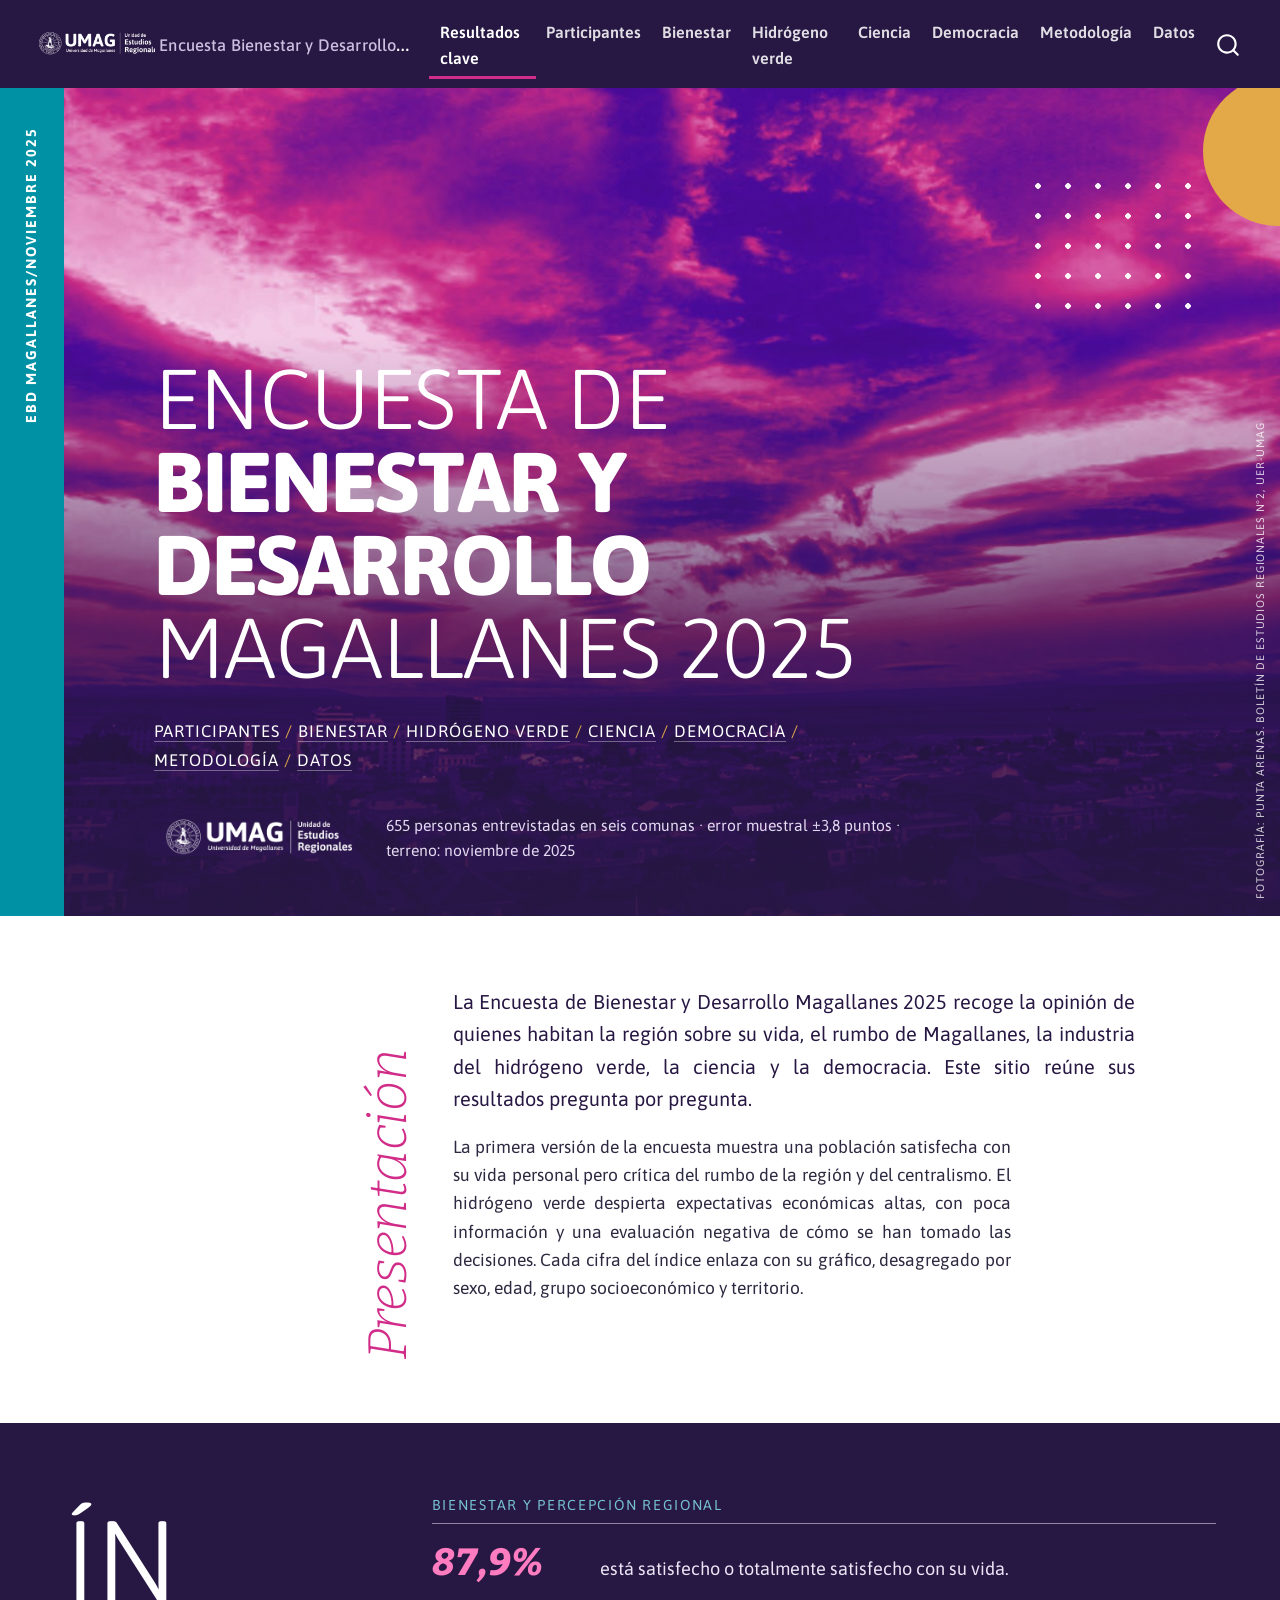
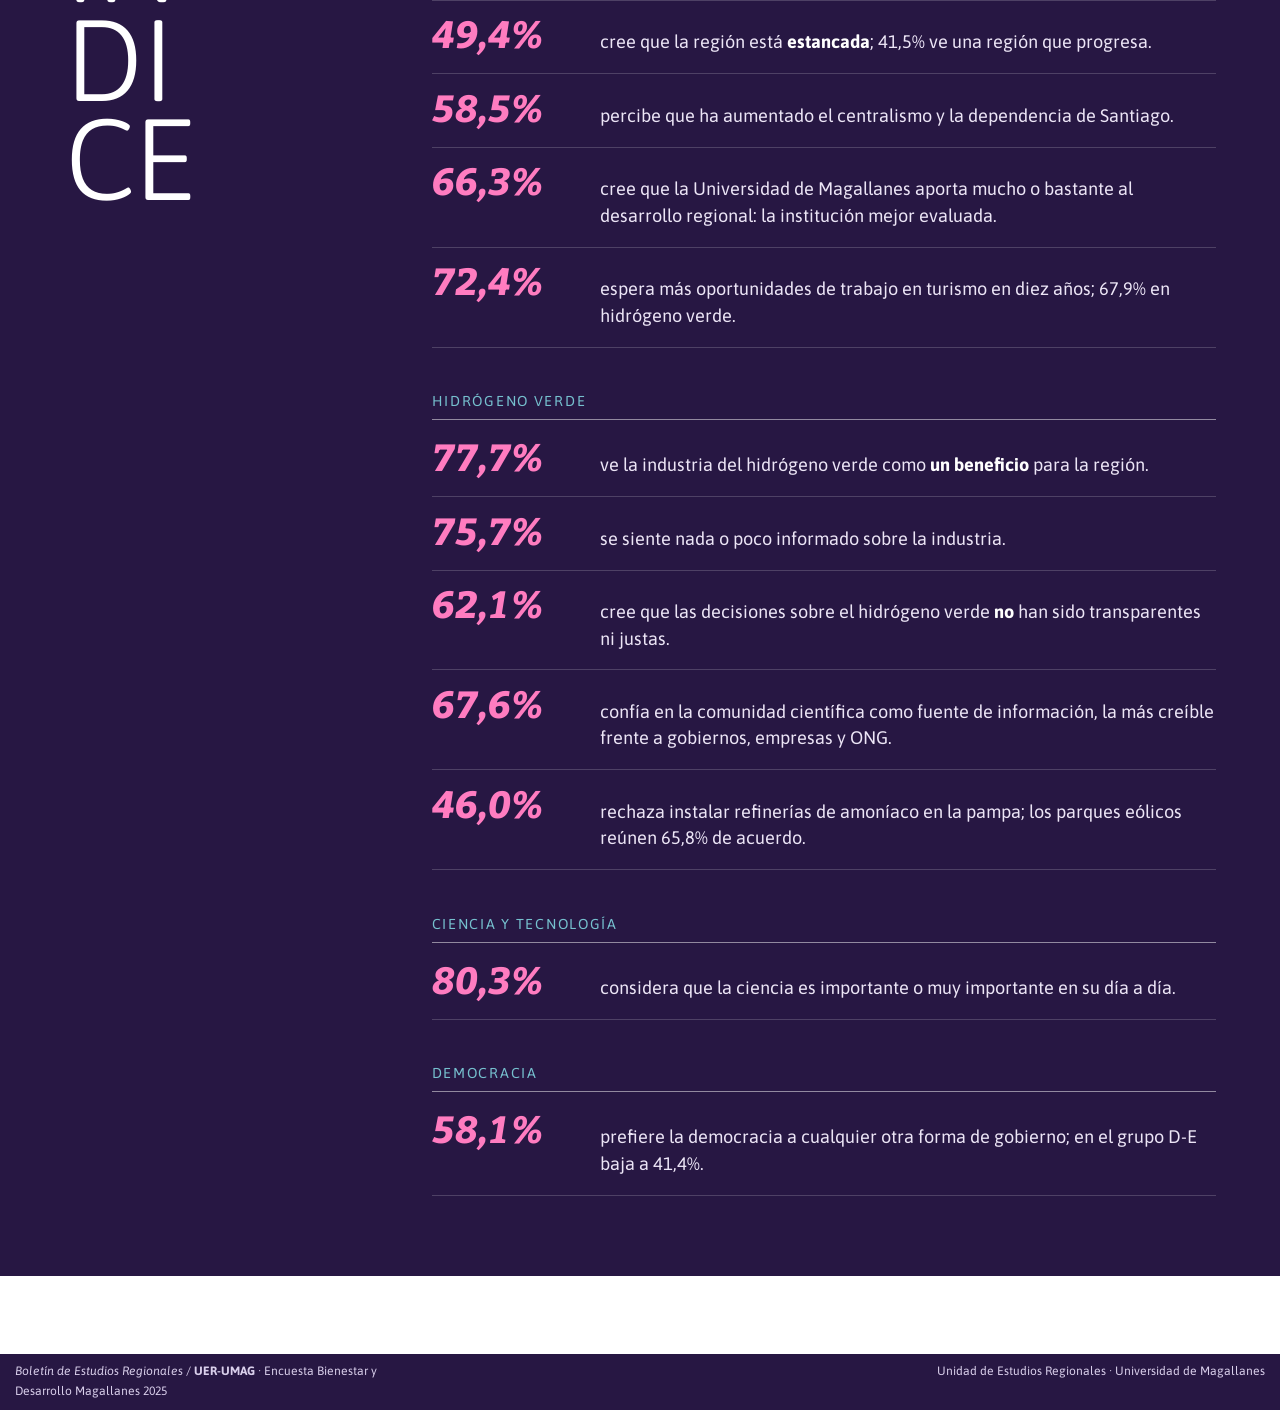
==== index.html @ 7516e88e "Built site for gh-pages" ====
<!DOCTYPE html>
<html xmlns="http://www.w3.org/1999/xhtml" lang="es" xml:lang="es"><head>

<meta charset="utf-8">
<meta name="generator" content="quarto-1.8.24">

<meta name="viewport" content="width=device-width, initial-scale=1.0, user-scalable=yes">

<meta name="description" content="Encuesta de Bienestar y Desarrollo Magallanes 2025: qué piensan las personas de Magallanes sobre su bienestar, la región, el hidrógeno verde, la ciencia y la democracia.">

<title>EBD Magallanes 2025 · Resultados – EBD Magallanes 2025</title>
<style>
code{white-space: pre-wrap;}
span.smallcaps{font-variant: small-caps;}
div.columns{display: flex; gap: min(4vw, 1.5em);}
div.column{flex: auto; overflow-x: auto;}
div.hanging-indent{margin-left: 1.5em; text-indent: -1.5em;}
ul.task-list{list-style: none;}
ul.task-list li input[type="checkbox"] {
  width: 0.8em;
  margin: 0 0.8em 0.2em -1em; /* quarto-specific, see https://github.com/quarto-dev/quarto-cli/issues/4556 */ 
  vertical-align: middle;
}
</style>


<script src="site_libs/quarto-nav/quarto-nav.js"></script>
<script src="site_libs/quarto-nav/headroom.min.js"></script>
<script src="site_libs/clipboard/clipboard.min.js"></script>
<script src="site_libs/quarto-search/autocomplete.umd.js"></script>
<script src="site_libs/quarto-search/fuse.min.js"></script>
<script src="site_libs/quarto-search/quarto-search.js"></script>
<meta name="quarto:offset" content="./">
<link href="./img/favicon.png" rel="icon" type="image/png">
<script src="site_libs/quarto-html/quarto.js" type="module"></script>
<script src="site_libs/quarto-html/tabsets/tabsets.js" type="module"></script>
<script src="site_libs/quarto-html/axe/axe-check.js" type="module"></script>
<script src="site_libs/quarto-html/popper.min.js"></script>
<script src="site_libs/quarto-html/tippy.umd.min.js"></script>
<script src="site_libs/quarto-html/anchor.min.js"></script>
<link href="site_libs/quarto-html/tippy.css" rel="stylesheet">
<link href="site_libs/quarto-html/quarto-syntax-highlighting-dc55a5b9e770e841cd82e46aadbfb9b0.css" rel="stylesheet" id="quarto-text-highlighting-styles">
<script src="site_libs/bootstrap/bootstrap.min.js"></script>
<link href="site_libs/bootstrap/bootstrap-icons.css" rel="stylesheet">
<link href="site_libs/bootstrap/bootstrap-887352bdff3197b125b5b252166007fe.min.css" rel="stylesheet" append-hash="true" id="quarto-bootstrap" data-mode="light">
<script id="quarto-search-options" type="application/json">{
  "location": "navbar",
  "copy-button": false,
  "collapse-after": 3,
  "panel-placement": "end",
  "type": "overlay",
  "limit": 50,
  "keyboard-shortcut": [
    "f",
    "/",
    "s"
  ],
  "show-item-context": false,
  "language": {
    "search-no-results-text": "No se han encontrado resultados",
    "search-matching-documents-text": "documentos encontrados",
    "search-copy-link-title": "Copiar el enlace en la búsqueda",
    "search-hide-matches-text": "Ocultar resultados adicionales",
    "search-more-match-text": "resultado adicional en este documento",
    "search-more-matches-text": "resultados adicionales en este documento",
    "search-clear-button-title": "Borrar",
    "search-text-placeholder": "",
    "search-detached-cancel-button-title": "Cancelar",
    "search-submit-button-title": "Enviar",
    "search-label": "Buscar"
  }
}</script>
<style>html{ scroll-behavior: smooth; }</style>


</head>

<body class="floating nav-fixed fullcontent quarto-light">

<div id="quarto-search-results"></div>
  <header id="quarto-header" class="headroom fixed-top">
    <nav class="navbar navbar-expand-lg " data-bs-theme="dark">
      <div class="navbar-container container-fluid">
      <div class="navbar-brand-container mx-auto">
    <a href="./index.html" class="navbar-brand navbar-brand-logo">
    <img src="./img/logo_uer_blanco.png" alt="Unidad de Estudios Regionales — UMAG" class="navbar-logo light-content">
    <img src="./img/logo_uer_blanco.png" alt="Unidad de Estudios Regionales — UMAG" class="navbar-logo dark-content">
    </a>
    <a class="navbar-brand" href="./index.html">
    <span class="navbar-title">Encuesta Bienestar y Desarrollo 2025</span>
    </a>
  </div>
            <div id="quarto-search" class="" title="Buscar"></div>
          <button class="navbar-toggler" type="button" data-bs-toggle="collapse" data-bs-target="#navbarCollapse" aria-controls="navbarCollapse" role="menu" aria-expanded="false" aria-label="Navegación de palanca" onclick="if (window.quartoToggleHeadroom) { window.quartoToggleHeadroom(); }">
  <span class="navbar-toggler-icon"></span>
</button>
          <div class="collapse navbar-collapse" id="navbarCollapse">
            <ul class="navbar-nav navbar-nav-scroll me-auto">
  <li class="nav-item">
    <a class="nav-link active" href="./index.html" aria-current="page"> 
<span class="menu-text">Resultados clave</span></a>
  </li>  
  <li class="nav-item">
    <a class="nav-link" href="./perfil.html"> 
<span class="menu-text">Participantes</span></a>
  </li>  
  <li class="nav-item">
    <a class="nav-link" href="./bienestar.html"> 
<span class="menu-text">Bienestar</span></a>
  </li>  
  <li class="nav-item">
    <a class="nav-link" href="./hidrogeno.html"> 
<span class="menu-text">Hidrógeno verde</span></a>
  </li>  
  <li class="nav-item">
    <a class="nav-link" href="./ciencia.html"> 
<span class="menu-text">Ciencia</span></a>
  </li>  
  <li class="nav-item">
    <a class="nav-link" href="./democracia.html"> 
<span class="menu-text">Democracia</span></a>
  </li>  
  <li class="nav-item">
    <a class="nav-link" href="./metodologia.html"> 
<span class="menu-text">Metodología</span></a>
  </li>  
  <li class="nav-item">
    <a class="nav-link" href="./datos.html"> 
<span class="menu-text">Datos</span></a>
  </li>  
</ul>
          </div> <!-- /navcollapse -->
            <div class="quarto-navbar-tools">
</div>
      </div> <!-- /container-fluid -->
    </nav>
</header>
<!-- content -->
<div id="quarto-content" class="quarto-container page-columns page-rows-contents page-layout-article page-navbar">
<!-- sidebar -->
  <nav id="quarto-sidebar" class="sidebar collapse collapse-horizontal quarto-sidebar-collapse-item sidebar-navigation floating overflow-auto">
    
</nav>
<div id="quarto-sidebar-glass" class="quarto-sidebar-collapse-item" data-bs-toggle="collapse" data-bs-target=".quarto-sidebar-collapse-item"></div>
<!-- margin-sidebar -->
    
<!-- main -->
<main class="content page-columns page-full" id="quarto-document-content">

<header id="title-block-header" class="quarto-title-block default">
<div class="quarto-title">
<h1 class="title">Encuesta de Bienestar y Desarrollo Magallanes 2025</h1>
</div>

<div>
  <div class="description">
    Encuesta de Bienestar y Desarrollo Magallanes 2025: qué piensan las personas de Magallanes sobre su bienestar, la región, el hidrógeno verde, la ciencia y la democracia.
  </div>
</div>


<div class="quarto-title-meta">

    
  
    
  </div>
  


</header>


<div class="cell page-columns page-full">
<div class="cell-output-display column-screen">
<section class="portada" style="background-image:url('img/fotos/portada.jpg')">
<div class="portada-franja" aria-hidden="true">
<span>EBD Magallanes</span>
<span> / </span>
<span>Noviembre 2025</span>
</div>
<div class="portada-trama" aria-hidden="true"></div>
<div class="portada-cuerpo">
<h1 class="portada-titulo">
<span class="ligero">Encuesta de</span>
<span class="fuerte">Bienestar y</span>
<span class="fuerte">Desarrollo</span>
<span class="ligero">Magallanes 2025</span>
</h1>
<nav class="portada-temas" aria-label="Secciones">
<a href="perfil.html">Participantes</a>
<span class="sep" aria-hidden="true"> / </span>
<a href="bienestar.html">Bienestar</a>
<span class="sep" aria-hidden="true"> / </span>
<a href="hidrogeno.html">Hidrógeno verde</a>
<span class="sep" aria-hidden="true"> / </span>
<a href="ciencia.html">Ciencia</a>
<span class="sep" aria-hidden="true"> / </span>
<a href="democracia.html">Democracia</a>
<span class="sep" aria-hidden="true"> / </span>
<a href="metodologia.html">Metodología</a>
<span class="sep" aria-hidden="true"> / </span>
<a href="datos.html">Datos</a>
</nav>
<div class="portada-pie">
<img src="img/logo_uer_blanco.png" alt="Unidad de Estudios Regionales, Universidad de Magallanes">
<p>655 personas entrevistadas en seis comunas · error muestral ±3,8 puntos · terreno: noviembre de 2025</p>
</div>
</div>
<p class="credito">Fotografía: Punta Arenas. Boletín de Estudios Regionales N°2, UER-UMAG</p>
</section>
</div>
</div>
<div class="cell">
<div class="cell-output-display">
<div class="presentacion">
<h2 class="presentacion-rotulo anchored">Presentación</h2>
<div class="presentacion-texto">
<p>La Encuesta de Bienestar y Desarrollo Magallanes 2025 recoge la opinión de quienes habitan la región sobre su vida, el rumbo de Magallanes, la industria del hidrógeno verde, la ciencia y la democracia. Este sitio reúne sus resultados pregunta por pregunta.</p>
<p>La primera versión de la encuesta muestra una población satisfecha con su vida personal pero crítica del rumbo de la región y del centralismo. El hidrógeno verde despierta expectativas económicas altas, con poca información y una evaluación negativa de cómo se han tomado las decisiones. Cada cifra del índice enlaza con su gráfico, desagregado por sexo, edad, grupo socioeconómico y territorio.</p>
</div>
</div>
</div>
</div>
<div class="cell page-columns page-full">
<div class="cell-output-display column-screen">
<section class="indice" aria-labelledby="indice-titulo">
<div class="indice-marco">
<h2 id="indice-titulo" class="indice-rotulo anchored">
<span>Ín</span>
<span>di</span>
<span>ce</span>
<span class="visually-hidden"> de resultados clave</span>
</h2>
<div class="indice-lista">
<section class="indice-grupo">
<h3 class="anchored">
<a href="bienestar.html">Bienestar y percepción regional</a>
</h3>
<ol>
<li>
<a class="indice-fila" href="bienestar.html#a1">
<span class="indice-cifra">87,9%</span>
<span class="indice-texto">está satisfecho o totalmente satisfecho con su vida.</span>
</a>
</li>
<li>
<a class="indice-fila" href="bienestar.html#a5">
<span class="indice-cifra">49,4%</span>
<span class="indice-texto">cree que la región está <b>estancada</b>; 41,5% ve una región que progresa.</span>
</a>
</li>
<li>
<a class="indice-fila" href="bienestar.html#a7">
<span class="indice-cifra">58,5%</span>
<span class="indice-texto">percibe que ha aumentado el centralismo y la dependencia de Santiago.</span>
</a>
</li>
<li>
<a class="indice-fila" href="bienestar.html#a8">
<span class="indice-cifra">66,3%</span>
<span class="indice-texto">cree que la Universidad de Magallanes aporta mucho o bastante al desarrollo regional: la institución mejor evaluada.</span>
</a>
</li>
<li>
<a class="indice-fila" href="bienestar.html#a6">
<span class="indice-cifra">72,4%</span>
<span class="indice-texto">espera más oportunidades de trabajo en turismo en diez años; 67,9% en hidrógeno verde.</span>
</a>
</li>
</ol>
</section>
<section class="indice-grupo">
<h3 class="anchored">
<a href="hidrogeno.html">Hidrógeno verde</a>
</h3>
<ol>
<li>
<a class="indice-fila" href="hidrogeno.html#b7">
<span class="indice-cifra">77,7%</span>
<span class="indice-texto">ve la industria del hidrógeno verde como <b>un beneficio</b> para la región.</span>
</a>
</li>
<li>
<a class="indice-fila" href="hidrogeno.html#b1">
<span class="indice-cifra">75,7%</span>
<span class="indice-texto">se siente nada o poco informado sobre la industria.</span>
</a>
</li>
<li>
<a class="indice-fila" href="hidrogeno.html#b11">
<span class="indice-cifra">62,1%</span>
<span class="indice-texto">cree que las decisiones sobre el hidrógeno verde <b>no</b> han sido transparentes ni justas.</span>
</a>
</li>
<li>
<a class="indice-fila" href="hidrogeno.html#b5">
<span class="indice-cifra">67,6%</span>
<span class="indice-texto">confía en la comunidad científica como fuente de información, la más creíble frente a gobiernos, empresas y ONG.</span>
</a>
</li>
<li>
<a class="indice-fila" href="hidrogeno.html#b12">
<span class="indice-cifra">46,0%</span>
<span class="indice-texto">rechaza instalar refinerías de amoníaco en la pampa; los parques eólicos reúnen 65,8% de acuerdo.</span>
</a>
</li>
</ol>
</section>
<section class="indice-grupo">
<h3 class="anchored">
<a href="ciencia.html">Ciencia y tecnología</a>
</h3>
<ol>
<li>
<a class="indice-fila" href="ciencia.html#c1">
<span class="indice-cifra">80,3%</span>
<span class="indice-texto">considera que la ciencia es importante o muy importante en su día a día.</span>
</a>
</li>
</ol>
</section>
<section class="indice-grupo">
<h3 class="anchored">
<a href="democracia.html">Democracia</a>
</h3>
<ol>
<li>
<a class="indice-fila" href="democracia.html#d1">
<span class="indice-cifra">58,1%</span>
<span class="indice-texto">prefiere la democracia a cualquier otra forma de gobierno; en el grupo D-E baja a 41,4%.</span>
</a>
</li>
</ol>
</section>
</div>
</div>
</section>
</div>
</div>



<a onclick="window.scrollTo(0, 0); return false;" role="button" id="quarto-back-to-top"><i class="bi bi-arrow-up"></i> Volver arriba</a></main> <!-- /main -->
<script>
// Pestañas de cada bloque de pregunta (Total / Sexo / Edad / GSE / Territorio).
// Los paneles inactivos quedan ocultos con visibility (no display:none), así
// echarts los dimensiona con el ancho real; al cambiar de pestaña se fuerza
// un resize por si la ventana cambió de tamaño mientras estaban ocultos.
document.addEventListener("click", function (ev) {
  var btn = ev.target.closest(".q-tab");
  if (!btn) return;
  var bloque = btn.closest(".q-bloque");
  bloque.querySelectorAll(".q-tab").forEach(function (b) {
    var on = b === btn;
    b.classList.toggle("activo", on);
    b.setAttribute("aria-selected", on ? "true" : "false");
  });
  bloque.querySelectorAll(".q-panel").forEach(function (p) {
    p.classList.toggle("activo", p.id === btn.dataset.panel);
  });
  ajustarAltos();
  var panel = document.getElementById(btn.dataset.panel);
  panel.querySelectorAll(".echarts4r, .html-widget").forEach(function (el) {
    var inst = window.echarts && echarts.getInstanceByDom(el);
    if (inst) inst.resize();
  });
});

// echarts dibuja en canvas: si el gráfico se pinta antes de que cargue
// Asap, queda con la fuente de respaldo. Se redibuja al cargar.
function redibujarGraficos() {
  if (!window.echarts) return;
  document.querySelectorAll(".echarts4r").forEach(function (el) {
    var inst = echarts.getInstanceByDom(el);
    // Fusión mínima: vuelve a medir el texto con la fuente ya cargada sin
    // descartar la configuración `media` (celular) del gráfico
    if (inst) inst.setOption({ textStyle: { fontFamily: "'Asap', system-ui, sans-serif" } });
  });
}

// Alto de cada gráfico según el ancho de su contenedor (ver ec() en R)
function ajustarAltos() {
  document.querySelectorAll(".ec-wrap").forEach(function (w) {
    var el = w.querySelector(".echarts4r");
    if (!el || !w.clientWidth) return;
    var h = (w.clientWidth < 560 ? w.dataset.altoMovil : w.dataset.alto) + "px";
    if (el.style.height !== h) {
      el.style.height = h;
      var inst = window.echarts && echarts.getInstanceByDom(el);
      if (inst) inst.resize();
    }
  });
}
document.addEventListener("DOMContentLoaded", ajustarAltos);
window.addEventListener("load", ajustarAltos);
var _altosT;
window.addEventListener("resize", function () { clearTimeout(_altosT); _altosT = setTimeout(ajustarAltos, 120); });

// Tras "load" los widgets ya están creados; luego se espera a la fuente
window.addEventListener("load", function () {
  if (document.fonts && document.fonts.load) {
    document.fonts.load('600 14px "Asap"').then(redibujarGraficos, redibujarGraficos);
  }
});

// Navegación con flechas entre pestañas (accesibilidad)
document.addEventListener("keydown", function (ev) {
  if (!ev.target.classList || !ev.target.classList.contains("q-tab")) return;
  if (ev.key !== "ArrowRight" && ev.key !== "ArrowLeft") return;
  var tabs = Array.from(ev.target.parentNode.querySelectorAll(".q-tab"));
  var i = tabs.indexOf(ev.target) + (ev.key === "ArrowRight" ? 1 : -1);
  var sig = tabs[(i + tabs.length) % tabs.length];
  sig.focus(); sig.click();
});
</script>
<script id="quarto-html-after-body" type="application/javascript">
  window.document.addEventListener("DOMContentLoaded", function (event) {
    const icon = "";
    const anchorJS = new window.AnchorJS();
    anchorJS.options = {
      placement: 'right',
      icon: icon
    };
    anchorJS.add('.anchored');
    const isCodeAnnotation = (el) => {
      for (const clz of el.classList) {
        if (clz.startsWith('code-annotation-')) {                     
          return true;
        }
      }
      return false;
    }
    const onCopySuccess = function(e) {
      // button target
      const button = e.trigger;
      // don't keep focus
      button.blur();
      // flash "checked"
      button.classList.add('code-copy-button-checked');
      var currentTitle = button.getAttribute("title");
      button.setAttribute("title", "Copiado");
      let tooltip;
      if (window.bootstrap) {
        button.setAttribute("data-bs-toggle", "tooltip");
        button.setAttribute("data-bs-placement", "left");
        button.setAttribute("data-bs-title", "Copiado");
        tooltip = new bootstrap.Tooltip(button, 
          { trigger: "manual", 
            customClass: "code-copy-button-tooltip",
            offset: [0, -8]});
        tooltip.show();    
      }
      setTimeout(function() {
        if (tooltip) {
          tooltip.hide();
          button.removeAttribute("data-bs-title");
          button.removeAttribute("data-bs-toggle");
          button.removeAttribute("data-bs-placement");
        }
        button.setAttribute("title", currentTitle);
        button.classList.remove('code-copy-button-checked');
      }, 1000);
      // clear code selection
      e.clearSelection();
    }
    const getTextToCopy = function(trigger) {
      const outerScaffold = trigger.parentElement.cloneNode(true);
      const codeEl = outerScaffold.querySelector('code');
      for (const childEl of codeEl.children) {
        if (isCodeAnnotation(childEl)) {
          childEl.remove();
        }
      }
      return codeEl.innerText;
    }
    const clipboard = new window.ClipboardJS('.code-copy-button:not([data-in-quarto-modal])', {
      text: getTextToCopy
    });
    clipboard.on('success', onCopySuccess);
    if (window.document.getElementById('quarto-embedded-source-code-modal')) {
      const clipboardModal = new window.ClipboardJS('.code-copy-button[data-in-quarto-modal]', {
        text: getTextToCopy,
        container: window.document.getElementById('quarto-embedded-source-code-modal')
      });
      clipboardModal.on('success', onCopySuccess);
    }
      var localhostRegex = new RegExp(/^(?:http|https):\/\/localhost\:?[0-9]*\//);
      var mailtoRegex = new RegExp(/^mailto:/);
        var filterRegex = new RegExp("https:\/\/uer-umag\.github\.io\/ebd-magallanes-2025\/");
      var isInternal = (href) => {
          return filterRegex.test(href) || localhostRegex.test(href) || mailtoRegex.test(href);
      }
      // Inspect non-navigation links and adorn them if external
     var links = window.document.querySelectorAll('a[href]:not(.nav-link):not(.navbar-brand):not(.toc-action):not(.sidebar-link):not(.sidebar-item-toggle):not(.pagination-link):not(.no-external):not([aria-hidden]):not(.dropdown-item):not(.quarto-navigation-tool):not(.about-link)');
      for (var i=0; i<links.length; i++) {
        const link = links[i];
        if (!isInternal(link.href)) {
          // undo the damage that might have been done by quarto-nav.js in the case of
          // links that we want to consider external
          if (link.dataset.originalHref !== undefined) {
            link.href = link.dataset.originalHref;
          }
            // target, if specified
            link.setAttribute("target", "_blank");
            if (link.getAttribute("rel") === null) {
              link.setAttribute("rel", "noopener");
            }
        }
      }
    function tippyHover(el, contentFn, onTriggerFn, onUntriggerFn) {
      const config = {
        allowHTML: true,
        maxWidth: 500,
        delay: 100,
        arrow: false,
        appendTo: function(el) {
            return el.parentElement;
        },
        interactive: true,
        interactiveBorder: 10,
        theme: 'quarto',
        placement: 'bottom-start',
      };
      if (contentFn) {
        config.content = contentFn;
      }
      if (onTriggerFn) {
        config.onTrigger = onTriggerFn;
      }
      if (onUntriggerFn) {
        config.onUntrigger = onUntriggerFn;
      }
      window.tippy(el, config); 
    }
    const noterefs = window.document.querySelectorAll('a[role="doc-noteref"]');
    for (var i=0; i<noterefs.length; i++) {
      const ref = noterefs[i];
      tippyHover(ref, function() {
        // use id or data attribute instead here
        let href = ref.getAttribute('data-footnote-href') || ref.getAttribute('href');
        try { href = new URL(href).hash; } catch {}
        const id = href.replace(/^#\/?/, "");
        const note = window.document.getElementById(id);
        if (note) {
          return note.innerHTML;
        } else {
          return "";
        }
      });
    }
    const xrefs = window.document.querySelectorAll('a.quarto-xref');
    const processXRef = (id, note) => {
      // Strip column container classes
      const stripColumnClz = (el) => {
        el.classList.remove("page-full", "page-columns");
        if (el.children) {
          for (const child of el.children) {
            stripColumnClz(child);
          }
        }
      }
      stripColumnClz(note)
      if (id === null || id.startsWith('sec-')) {
        // Special case sections, only their first couple elements
        const container = document.createElement("div");
        if (note.children && note.children.length > 2) {
          container.appendChild(note.children[0].cloneNode(true));
          for (let i = 1; i < note.children.length; i++) {
            const child = note.children[i];
            if (child.tagName === "P" && child.innerText === "") {
              continue;
            } else {
              container.appendChild(child.cloneNode(true));
              break;
            }
          }
          if (window.Quarto?.typesetMath) {
            window.Quarto.typesetMath(container);
          }
          return container.innerHTML
        } else {
          if (window.Quarto?.typesetMath) {
            window.Quarto.typesetMath(note);
          }
          return note.innerHTML;
        }
      } else {
        // Remove any anchor links if they are present
        const anchorLink = note.querySelector('a.anchorjs-link');
        if (anchorLink) {
          anchorLink.remove();
        }
        if (window.Quarto?.typesetMath) {
          window.Quarto.typesetMath(note);
        }
        if (note.classList.contains("callout")) {
          return note.outerHTML;
        } else {
          return note.innerHTML;
        }
      }
    }
    for (var i=0; i<xrefs.length; i++) {
      const xref = xrefs[i];
      tippyHover(xref, undefined, function(instance) {
        instance.disable();
        let url = xref.getAttribute('href');
        let hash = undefined; 
        if (url.startsWith('#')) {
          hash = url;
        } else {
          try { hash = new URL(url).hash; } catch {}
        }
        if (hash) {
          const id = hash.replace(/^#\/?/, "");
          const note = window.document.getElementById(id);
          if (note !== null) {
            try {
              const html = processXRef(id, note.cloneNode(true));
              instance.setContent(html);
            } finally {
              instance.enable();
              instance.show();
            }
          } else {
            // See if we can fetch this
            fetch(url.split('#')[0])
            .then(res => res.text())
            .then(html => {
              const parser = new DOMParser();
              const htmlDoc = parser.parseFromString(html, "text/html");
              const note = htmlDoc.getElementById(id);
              if (note !== null) {
                const html = processXRef(id, note);
                instance.setContent(html);
              } 
            }).finally(() => {
              instance.enable();
              instance.show();
            });
          }
        } else {
          // See if we can fetch a full url (with no hash to target)
          // This is a special case and we should probably do some content thinning / targeting
          fetch(url)
          .then(res => res.text())
          .then(html => {
            const parser = new DOMParser();
            const htmlDoc = parser.parseFromString(html, "text/html");
            const note = htmlDoc.querySelector('main.content');
            if (note !== null) {
              // This should only happen for chapter cross references
              // (since there is no id in the URL)
              // remove the first header
              if (note.children.length > 0 && note.children[0].tagName === "HEADER") {
                note.children[0].remove();
              }
              const html = processXRef(null, note);
              instance.setContent(html);
            } 
          }).finally(() => {
            instance.enable();
            instance.show();
          });
        }
      }, function(instance) {
      });
    }
        let selectedAnnoteEl;
        const selectorForAnnotation = ( cell, annotation) => {
          let cellAttr = 'data-code-cell="' + cell + '"';
          let lineAttr = 'data-code-annotation="' +  annotation + '"';
          const selector = 'span[' + cellAttr + '][' + lineAttr + ']';
          return selector;
        }
        const selectCodeLines = (annoteEl) => {
          const doc = window.document;
          const targetCell = annoteEl.getAttribute("data-target-cell");
          const targetAnnotation = annoteEl.getAttribute("data-target-annotation");
          const annoteSpan = window.document.querySelector(selectorForAnnotation(targetCell, targetAnnotation));
          const lines = annoteSpan.getAttribute("data-code-lines").split(",");
          const lineIds = lines.map((line) => {
            return targetCell + "-" + line;
          })
          let top = null;
          let height = null;
          let parent = null;
          if (lineIds.length > 0) {
              //compute the position of the single el (top and bottom and make a div)
              const el = window.document.getElementById(lineIds[0]);
              top = el.offsetTop;
              height = el.offsetHeight;
              parent = el.parentElement.parentElement;
            if (lineIds.length > 1) {
              const lastEl = window.document.getElementById(lineIds[lineIds.length - 1]);
              const bottom = lastEl.offsetTop + lastEl.offsetHeight;
              height = bottom - top;
            }
            if (top !== null && height !== null && parent !== null) {
              // cook up a div (if necessary) and position it 
              let div = window.document.getElementById("code-annotation-line-highlight");
              if (div === null) {
                div = window.document.createElement("div");
                div.setAttribute("id", "code-annotation-line-highlight");
                div.style.position = 'absolute';
                parent.appendChild(div);
              }
              div.style.top = top - 2 + "px";
              div.style.height = height + 4 + "px";
              div.style.left = 0;
              let gutterDiv = window.document.getElementById("code-annotation-line-highlight-gutter");
              if (gutterDiv === null) {
                gutterDiv = window.document.createElement("div");
                gutterDiv.setAttribute("id", "code-annotation-line-highlight-gutter");
                gutterDiv.style.position = 'absolute';
                const codeCell = window.document.getElementById(targetCell);
                const gutter = codeCell.querySelector('.code-annotation-gutter');
                gutter.appendChild(gutterDiv);
              }
              gutterDiv.style.top = top - 2 + "px";
              gutterDiv.style.height = height + 4 + "px";
            }
            selectedAnnoteEl = annoteEl;
          }
        };
        const unselectCodeLines = () => {
          const elementsIds = ["code-annotation-line-highlight", "code-annotation-line-highlight-gutter"];
          elementsIds.forEach((elId) => {
            const div = window.document.getElementById(elId);
            if (div) {
              div.remove();
            }
          });
          selectedAnnoteEl = undefined;
        };
          // Handle positioning of the toggle
      window.addEventListener(
        "resize",
        throttle(() => {
          elRect = undefined;
          if (selectedAnnoteEl) {
            selectCodeLines(selectedAnnoteEl);
          }
        }, 10)
      );
      function throttle(fn, ms) {
      let throttle = false;
      let timer;
        return (...args) => {
          if(!throttle) { // first call gets through
              fn.apply(this, args);
              throttle = true;
          } else { // all the others get throttled
              if(timer) clearTimeout(timer); // cancel #2
              timer = setTimeout(() => {
                fn.apply(this, args);
                timer = throttle = false;
              }, ms);
          }
        };
      }
        // Attach click handler to the DT
        const annoteDls = window.document.querySelectorAll('dt[data-target-cell]');
        for (const annoteDlNode of annoteDls) {
          annoteDlNode.addEventListener('click', (event) => {
            const clickedEl = event.target;
            if (clickedEl !== selectedAnnoteEl) {
              unselectCodeLines();
              const activeEl = window.document.querySelector('dt[data-target-cell].code-annotation-active');
              if (activeEl) {
                activeEl.classList.remove('code-annotation-active');
              }
              selectCodeLines(clickedEl);
              clickedEl.classList.add('code-annotation-active');
            } else {
              // Unselect the line
              unselectCodeLines();
              clickedEl.classList.remove('code-annotation-active');
            }
          });
        }
    const findCites = (el) => {
      const parentEl = el.parentElement;
      if (parentEl) {
        const cites = parentEl.dataset.cites;
        if (cites) {
          return {
            el,
            cites: cites.split(' ')
          };
        } else {
          return findCites(el.parentElement)
        }
      } else {
        return undefined;
      }
    };
    var bibliorefs = window.document.querySelectorAll('a[role="doc-biblioref"]');
    for (var i=0; i<bibliorefs.length; i++) {
      const ref = bibliorefs[i];
      const citeInfo = findCites(ref);
      if (citeInfo) {
        tippyHover(citeInfo.el, function() {
          var popup = window.document.createElement('div');
          citeInfo.cites.forEach(function(cite) {
            var citeDiv = window.document.createElement('div');
            citeDiv.classList.add('hanging-indent');
            citeDiv.classList.add('csl-entry');
            var biblioDiv = window.document.getElementById('ref-' + cite);
            if (biblioDiv) {
              citeDiv.innerHTML = biblioDiv.innerHTML;
            }
            popup.appendChild(citeDiv);
          });
          return popup.innerHTML;
        });
      }
    }
  });
  </script>
</div> <!-- /content -->
<footer class="footer">
  <div class="nav-footer">
    <div class="nav-footer-left">
<p><em>Boletín de Estudios Regionales</em> / <strong>UER-UMAG</strong> · Encuesta Bienestar y Desarrollo Magallanes 2025</p>
</div>   
    <div class="nav-footer-center">
      &nbsp;
    </div>
    <div class="nav-footer-right">
<p>Unidad de Estudios Regionales · Universidad de Magallanes</p>
</div>
  </div>
</footer>




<script src="site_libs/quarto-html/zenscroll-min.js"></script>
</body></html>
---- site_libs/quarto-html/tippy.css ----
.tippy-box[data-animation=fade][data-state=hidden]{opacity:0}[data-tippy-root]{max-width:calc(100vw - 10px)}.tippy-box{position:relative;background-color:#333;color:#fff;border-radius:4px;font-size:14px;line-height:1.4;white-space:normal;outline:0;transition-property:transform,visibility,opacity}.tippy-box[data-placement^=top]>.tippy-arrow{bottom:0}.tippy-box[data-placement^=top]>.tippy-arrow:before{bottom:-7px;left:0;border-width:8px 8px 0;border-top-color:initial;transform-origin:center top}.tippy-box[data-placement^=bottom]>.tippy-arrow{top:0}.tippy-box[data-placement^=bottom]>.tippy-arrow:before{top:-7px;left:0;border-width:0 8px 8px;border-bottom-color:initial;transform-origin:center bottom}.tippy-box[data-placement^=left]>.tippy-arrow{right:0}.tippy-box[data-placement^=left]>.tippy-arrow:before{border-width:8px 0 8px 8px;border-left-color:initial;right:-7px;transform-origin:center left}.tippy-box[data-placement^=right]>.tippy-arrow{left:0}.tippy-box[data-placement^=right]>.tippy-arrow:before{left:-7px;border-width:8px 8px 8px 0;border-right-color:initial;transform-origin:center right}.tippy-box[data-inertia][data-state=visible]{transition-timing-function:cubic-bezier(.54,1.5,.38,1.11)}.tippy-arrow{width:16px;height:16px;color:#333}.tippy-arrow:before{content:"";position:absolute;border-color:transparent;border-style:solid}.tippy-content{position:relative;padding:5px 9px;z-index:1}
---- site_libs/quarto-html/quarto-syntax-highlighting-dc55a5b9e770e841cd82e46aadbfb9b0.css ----
/* quarto syntax highlight colors */
:root {
  --quarto-hl-ot-color: #003B4F;
  --quarto-hl-at-color: #657422;
  --quarto-hl-ss-color: #20794D;
  --quarto-hl-an-color: #5E5E5E;
  --quarto-hl-fu-color: #4758AB;
  --quarto-hl-st-color: #20794D;
  --quarto-hl-cf-color: #003B4F;
  --quarto-hl-op-color: #5E5E5E;
  --quarto-hl-er-color: #AD0000;
  --quarto-hl-bn-color: #AD0000;
  --quarto-hl-al-color: #AD0000;
  --quarto-hl-va-color: #111111;
  --quarto-hl-bu-color: inherit;
  --quarto-hl-ex-color: inherit;
  --quarto-hl-pp-color: #AD0000;
  --quarto-hl-in-color: #5E5E5E;
  --quarto-hl-vs-color: #20794D;
  --quarto-hl-wa-color: #5E5E5E;
  --quarto-hl-do-color: #5E5E5E;
  --quarto-hl-im-color: #00769E;
  --quarto-hl-ch-color: #20794D;
  --quarto-hl-dt-color: #AD0000;
  --quarto-hl-fl-color: #AD0000;
  --quarto-hl-co-color: #5E5E5E;
  --quarto-hl-cv-color: #5E5E5E;
  --quarto-hl-cn-color: #8f5902;
  --quarto-hl-sc-color: #5E5E5E;
  --quarto-hl-dv-color: #AD0000;
  --quarto-hl-kw-color: #003B4F;
}

/* other quarto variables */
:root {
  --quarto-font-monospace: SFMono-Regular, Menlo, Monaco, Consolas, "Liberation Mono", "Courier New", monospace;
}

/* syntax highlight based on Pandoc's rules */
pre > code.sourceCode > span {
  color: #003B4F;
}

code.sourceCode > span {
  color: #003B4F;
}

div.sourceCode,
div.sourceCode pre.sourceCode {
  color: #003B4F;
}

/* Normal */
code span {
  color: #003B4F;
}

/* Alert */
code span.al {
  color: #AD0000;
  font-style: inherit;
}

/* Annotation */
code span.an {
  color: #5E5E5E;
  font-style: inherit;
}

/* Attribute */
code span.at {
  color: #657422;
  font-style: inherit;
}

/* BaseN */
code span.bn {
  color: #AD0000;
  font-style: inherit;
}

/* BuiltIn */
code span.bu {
  font-style: inherit;
}

/* ControlFlow */
code span.cf {
  color: #003B4F;
  font-weight: bold;
  font-style: inherit;
}

/* Char */
code span.ch {
  color: #20794D;
  font-style: inherit;
}

/* Constant */
code span.cn {
  color: #8f5902;
  font-style: inherit;
}

/* Comment */
code span.co {
  color: #5E5E5E;
  font-style: inherit;
}

/* CommentVar */
code span.cv {
  color: #5E5E5E;
  font-style: italic;
}

/* Documentation */
code span.do {
  color: #5E5E5E;
  font-style: italic;
}

/* DataType */
code span.dt {
  color: #AD0000;
  font-style: inherit;
}

/* DecVal */
code span.dv {
  color: #AD0000;
  font-style: inherit;
}

/* Error */
code span.er {
  color: #AD0000;
  font-style: inherit;
}

/* Extension */
code span.ex {
  font-style: inherit;
}

/* Float */
code span.fl {
  color: #AD0000;
  font-style: inherit;
}

/* Function */
code span.fu {
  color: #4758AB;
  font-style: inherit;
}

/* Import */
code span.im {
  color: #00769E;
  font-style: inherit;
}

/* Information */
code span.in {
  color: #5E5E5E;
  font-style: inherit;
}

/* Keyword */
code span.kw {
  color: #003B4F;
  font-weight: bold;
  font-style: inherit;
}

/* Operator */
code span.op {
  color: #5E5E5E;
  font-style: inherit;
}

/* Other */
code span.ot {
  color: #003B4F;
  font-style: inherit;
}

/* Preprocessor */
code span.pp {
  color: #AD0000;
  font-style: inherit;
}

/* SpecialChar */
code span.sc {
  color: #5E5E5E;
  font-style: inherit;
}

/* SpecialString */
code span.ss {
  color: #20794D;
  font-style: inherit;
}

/* String */
code span.st {
  color: #20794D;
  font-style: inherit;
}

/* Variable */
code span.va {
  color: #111111;
  font-style: inherit;
}

/* VerbatimString */
code span.vs {
  color: #20794D;
  font-style: inherit;
}

/* Warning */
code span.wa {
  color: #5E5E5E;
  font-style: italic;
}

.prevent-inlining {
  content: "</";
}

/*# sourceMappingURL=21f0b8dca5c347bd0a806dc2ce2adfe3.css.map */
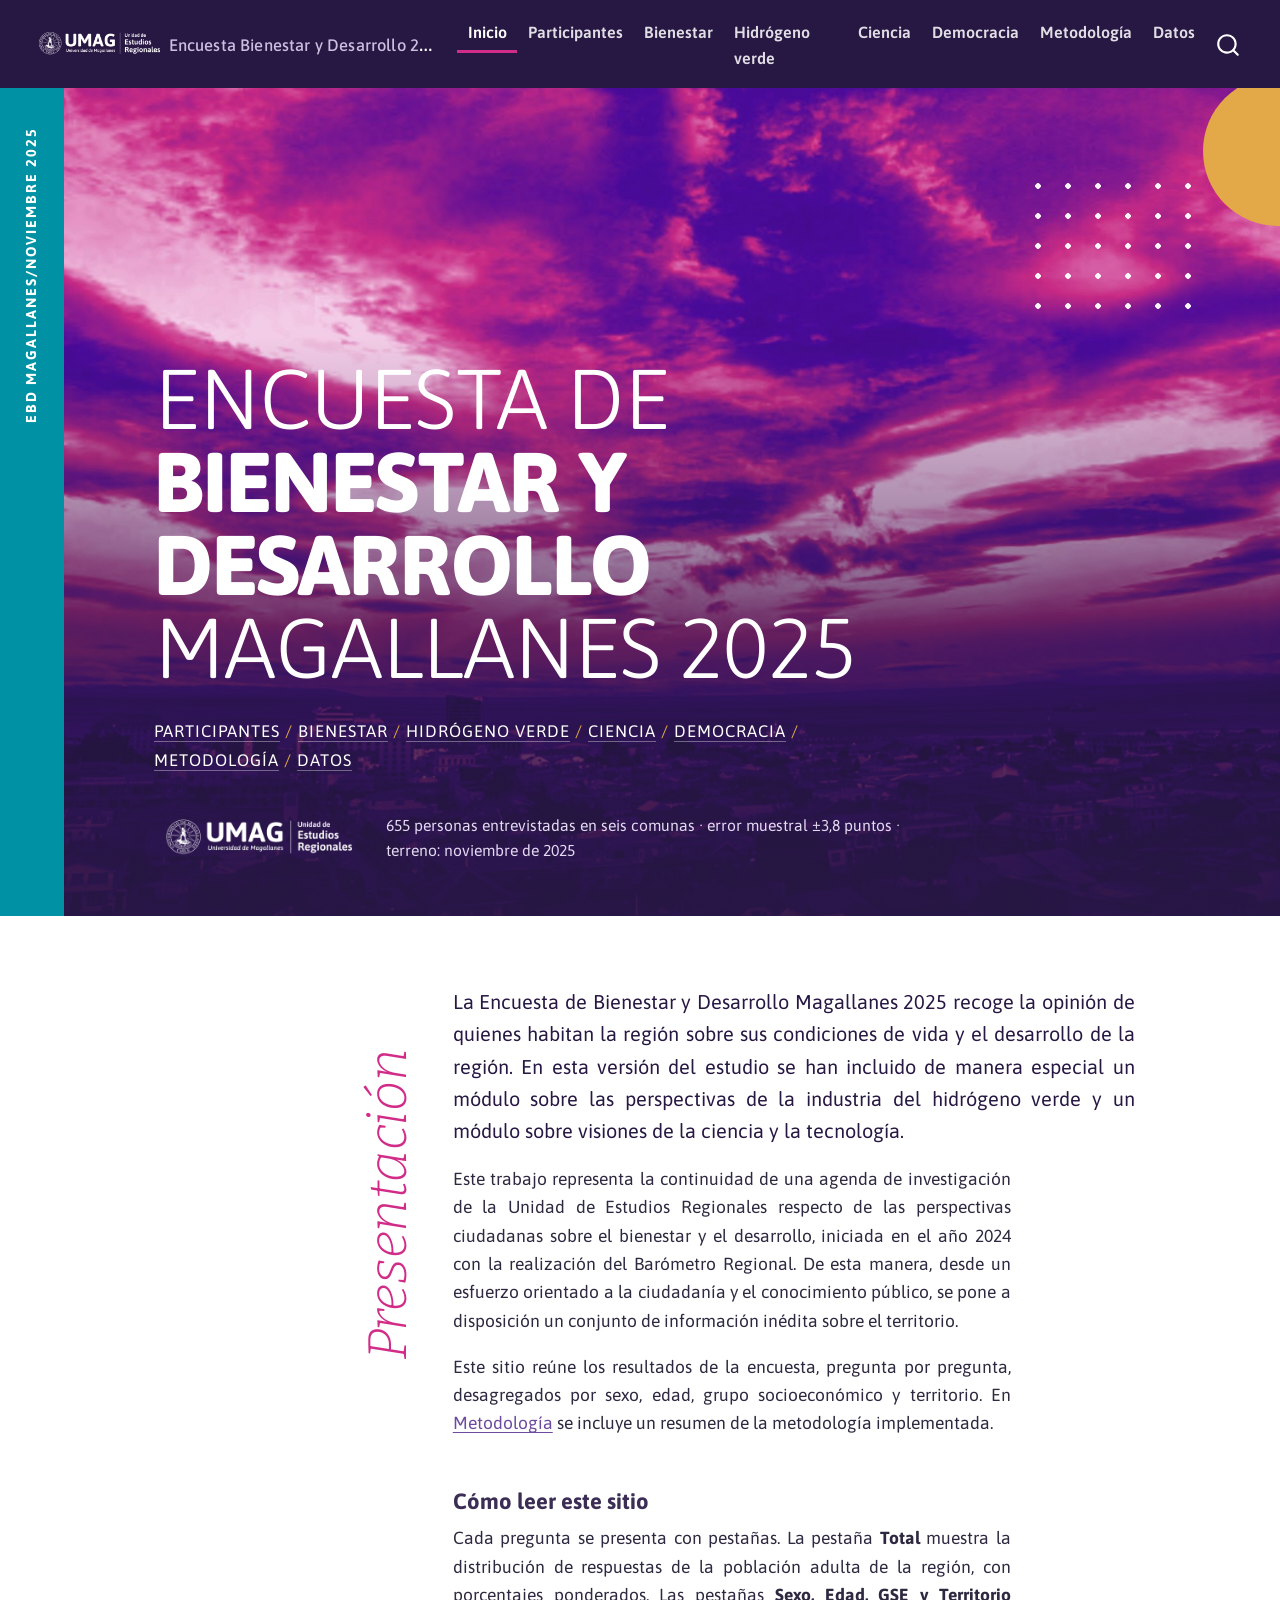
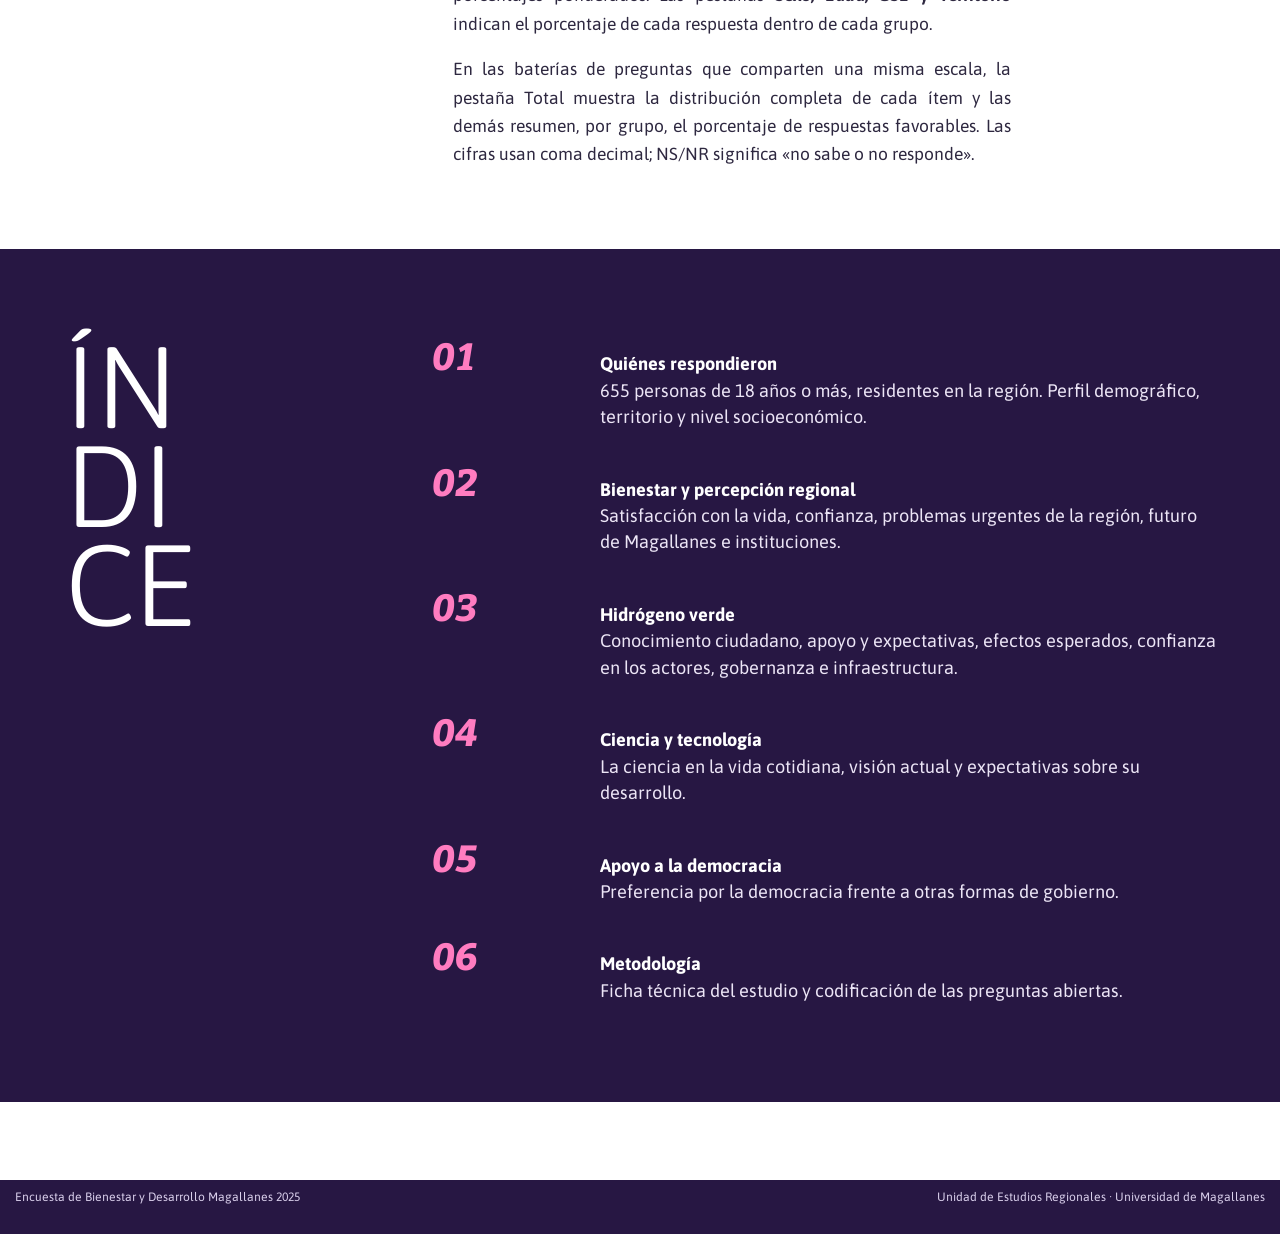
==== commit 717a0d8a: "Built site for gh-pages" ====
--- a/index.html
+++ b/index.html
@@ -42,7 +42,7 @@
 <link href="site_libs/quarto-html/quarto-syntax-highlighting-dc55a5b9e770e841cd82e46aadbfb9b0.css" rel="stylesheet" id="quarto-text-highlighting-styles">
 <script src="site_libs/bootstrap/bootstrap.min.js"></script>
 <link href="site_libs/bootstrap/bootstrap-icons.css" rel="stylesheet">
-<link href="site_libs/bootstrap/bootstrap-887352bdff3197b125b5b252166007fe.min.css" rel="stylesheet" append-hash="true" id="quarto-bootstrap" data-mode="light">
+<link href="site_libs/bootstrap/bootstrap-17bcfb6cf7df951bc6fe55cc1f68ab30.min.css" rel="stylesheet" append-hash="true" id="quarto-bootstrap" data-mode="light">
 <script id="quarto-search-options" type="application/json">{
   "location": "navbar",
   "copy-button": false,
@@ -98,7 +98,7 @@
             <ul class="navbar-nav navbar-nav-scroll me-auto">
   <li class="nav-item">
     <a class="nav-link active" href="./index.html" aria-current="page"> 
-<span class="menu-text">Resultados clave</span></a>
+<span class="menu-text">Inicio</span></a>
   </li>  
   <li class="nav-item">
     <a class="nav-link" href="./perfil.html"> 
@@ -207,7 +207,6 @@
 <p>655 personas entrevistadas en seis comunas · error muestral ±3,8 puntos · terreno: noviembre de 2025</p>
 </div>
 </div>
-<p class="credito">Fotografía: Punta Arenas. Boletín de Estudios Regionales N°2, UER-UMAG</p>
 </section>
 </div>
 </div>
@@ -216,8 +215,12 @@
 <div class="presentacion">
 <h2 class="presentacion-rotulo anchored">Presentación</h2>
 <div class="presentacion-texto">
-<p>La Encuesta de Bienestar y Desarrollo Magallanes 2025 recoge la opinión de quienes habitan la región sobre su vida, el rumbo de Magallanes, la industria del hidrógeno verde, la ciencia y la democracia. Este sitio reúne sus resultados pregunta por pregunta.</p>
-<p>La primera versión de la encuesta muestra una población satisfecha con su vida personal pero crítica del rumbo de la región y del centralismo. El hidrógeno verde despierta expectativas económicas altas, con poca información y una evaluación negativa de cómo se han tomado las decisiones. Cada cifra del índice enlaza con su gráfico, desagregado por sexo, edad, grupo socioeconómico y territorio.</p>
+<p>La Encuesta de Bienestar y Desarrollo Magallanes 2025 recoge la opinión de quienes habitan la región sobre sus condiciones de vida y el desarrollo de la región. En esta versión del estudio se han incluido de manera especial un módulo sobre las perspectivas de la industria del hidrógeno verde y un módulo sobre visiones de la ciencia y la tecnología.</p>
+<p>Este trabajo representa la continuidad de una agenda de investigación de la Unidad de Estudios Regionales respecto de las perspectivas ciudadanas sobre el bienestar y el desarrollo, iniciada en el año 2024 con la realización del Barómetro Regional. De esta manera, desde un esfuerzo orientado a la ciudadanía y el conocimiento público, se pone a disposición un conjunto de información inédita sobre el territorio.</p>
+<p>Este sitio reúne los resultados de la encuesta, pregunta por pregunta, desagregados por sexo, edad, grupo socioeconómico y territorio. En <a href="metodologia.html">Metodología</a> se incluye un resumen de la metodología implementada.</p>
+<h3 class="anchored">Cómo leer este sitio</h3>
+<p>Cada pregunta se presenta con pestañas. La pestaña <b>Total</b> muestra la distribución de respuestas de la población adulta de la región, con porcentajes ponderados. Las pestañas <b>Sexo, Edad, GSE y Territorio</b> indican el porcentaje de cada respuesta dentro de cada grupo.</p>
+<p>En las baterías de preguntas que comparten una misma escala, la pestaña Total muestra la distribución completa de cada ítem y las demás resumen, por grupo, el porcentaje de respuestas favorables. Las cifras usan coma decimal; NS/NR significa «no sabe o no responde».</p>
 </div>
 </div>
 </div>
@@ -230,109 +233,47 @@
 <span>Ín</span>
 <span>di</span>
 <span>ce</span>
-<span class="visually-hidden"> de resultados clave</span>
+<span class="visually-hidden"> de contenidos</span>
 </h2>
 <div class="indice-lista">
-<section class="indice-grupo">
-<h3 class="anchored">
-<a href="bienestar.html">Bienestar y percepción regional</a>
-</h3>
-<ol>
+<ol class="indice-modulos">
 <li>
-<a class="indice-fila" href="bienestar.html#a1">
-<span class="indice-cifra">87,9%</span>
-<span class="indice-texto">está satisfecho o totalmente satisfecho con su vida.</span>
+<a class="indice-fila" href="perfil.html">
+<span class="indice-cifra">01</span>
+<span class="indice-texto"><b>Quiénes respondieron</b><br>655 personas de 18 años o más, residentes en la región. Perfil demográfico, territorio y nivel socioeconómico.</span>
 </a>
 </li>
 <li>
-<a class="indice-fila" href="bienestar.html#a5">
-<span class="indice-cifra">49,4%</span>
-<span class="indice-texto">cree que la región está <b>estancada</b>; 41,5% ve una región que progresa.</span>
+<a class="indice-fila" href="bienestar.html">
+<span class="indice-cifra">02</span>
+<span class="indice-texto"><b>Bienestar y percepción regional</b><br>Satisfacción con la vida, confianza, problemas urgentes de la región, futuro de Magallanes e instituciones.</span>
 </a>
 </li>
 <li>
-<a class="indice-fila" href="bienestar.html#a7">
-<span class="indice-cifra">58,5%</span>
-<span class="indice-texto">percibe que ha aumentado el centralismo y la dependencia de Santiago.</span>
+<a class="indice-fila" href="hidrogeno.html">
+<span class="indice-cifra">03</span>
+<span class="indice-texto"><b>Hidrógeno verde</b><br>Conocimiento ciudadano, apoyo y expectativas, efectos esperados, confianza en los actores, gobernanza e infraestructura.</span>
 </a>
 </li>
 <li>
-<a class="indice-fila" href="bienestar.html#a8">
-<span class="indice-cifra">66,3%</span>
-<span class="indice-texto">cree que la Universidad de Magallanes aporta mucho o bastante al desarrollo regional: la institución mejor evaluada.</span>
+<a class="indice-fila" href="ciencia.html">
+<span class="indice-cifra">04</span>
+<span class="indice-texto"><b>Ciencia y tecnología</b><br>La ciencia en la vida cotidiana, visión actual y expectativas sobre su desarrollo.</span>
 </a>
 </li>
 <li>
-<a class="indice-fila" href="bienestar.html#a6">
-<span class="indice-cifra">72,4%</span>
-<span class="indice-texto">espera más oportunidades de trabajo en turismo en diez años; 67,9% en hidrógeno verde.</span>
+<a class="indice-fila" href="democracia.html">
+<span class="indice-cifra">05</span>
+<span class="indice-texto"><b>Apoyo a la democracia</b><br>Preferencia por la democracia frente a otras formas de gobierno.</span>
+</a>
+</li>
+<li>
+<a class="indice-fila" href="metodologia.html">
+<span class="indice-cifra">06</span>
+<span class="indice-texto"><b>Metodología</b><br>Ficha técnica del estudio y codificación de las preguntas abiertas.</span>
 </a>
 </li>
 </ol>
-</section>
-<section class="indice-grupo">
-<h3 class="anchored">
-<a href="hidrogeno.html">Hidrógeno verde</a>
-</h3>
-<ol>
-<li>
-<a class="indice-fila" href="hidrogeno.html#b7">
-<span class="indice-cifra">77,7%</span>
-<span class="indice-texto">ve la industria del hidrógeno verde como <b>un beneficio</b> para la región.</span>
-</a>
-</li>
-<li>
-<a class="indice-fila" href="hidrogeno.html#b1">
-<span class="indice-cifra">75,7%</span>
-<span class="indice-texto">se siente nada o poco informado sobre la industria.</span>
-</a>
-</li>
-<li>
-<a class="indice-fila" href="hidrogeno.html#b11">
-<span class="indice-cifra">62,1%</span>
-<span class="indice-texto">cree que las decisiones sobre el hidrógeno verde <b>no</b> han sido transparentes ni justas.</span>
-</a>
-</li>
-<li>
-<a class="indice-fila" href="hidrogeno.html#b5">
-<span class="indice-cifra">67,6%</span>
-<span class="indice-texto">confía en la comunidad científica como fuente de información, la más creíble frente a gobiernos, empresas y ONG.</span>
-</a>
-</li>
-<li>
-<a class="indice-fila" href="hidrogeno.html#b12">
-<span class="indice-cifra">46,0%</span>
-<span class="indice-texto">rechaza instalar refinerías de amoníaco en la pampa; los parques eólicos reúnen 65,8% de acuerdo.</span>
-</a>
-</li>
-</ol>
-</section>
-<section class="indice-grupo">
-<h3 class="anchored">
-<a href="ciencia.html">Ciencia y tecnología</a>
-</h3>
-<ol>
-<li>
-<a class="indice-fila" href="ciencia.html#c1">
-<span class="indice-cifra">80,3%</span>
-<span class="indice-texto">considera que la ciencia es importante o muy importante en su día a día.</span>
-</a>
-</li>
-</ol>
-</section>
-<section class="indice-grupo">
-<h3 class="anchored">
-<a href="democracia.html">Democracia</a>
-</h3>
-<ol>
-<li>
-<a class="indice-fila" href="democracia.html#d1">
-<span class="indice-cifra">58,1%</span>
-<span class="indice-texto">prefiere la democracia a cualquier otra forma de gobierno; en el grupo D-E baja a 41,4%.</span>
-</a>
-</li>
-</ol>
-</section>
 </div>
 </div>
 </section>
@@ -823,7 +764,7 @@
 <footer class="footer">
   <div class="nav-footer">
     <div class="nav-footer-left">
-<p><em>Boletín de Estudios Regionales</em> / <strong>UER-UMAG</strong> · Encuesta Bienestar y Desarrollo Magallanes 2025</p>
+<p>Encuesta de Bienestar y Desarrollo Magallanes 2025</p>
 </div>   
     <div class="nav-footer-center">
       &nbsp;
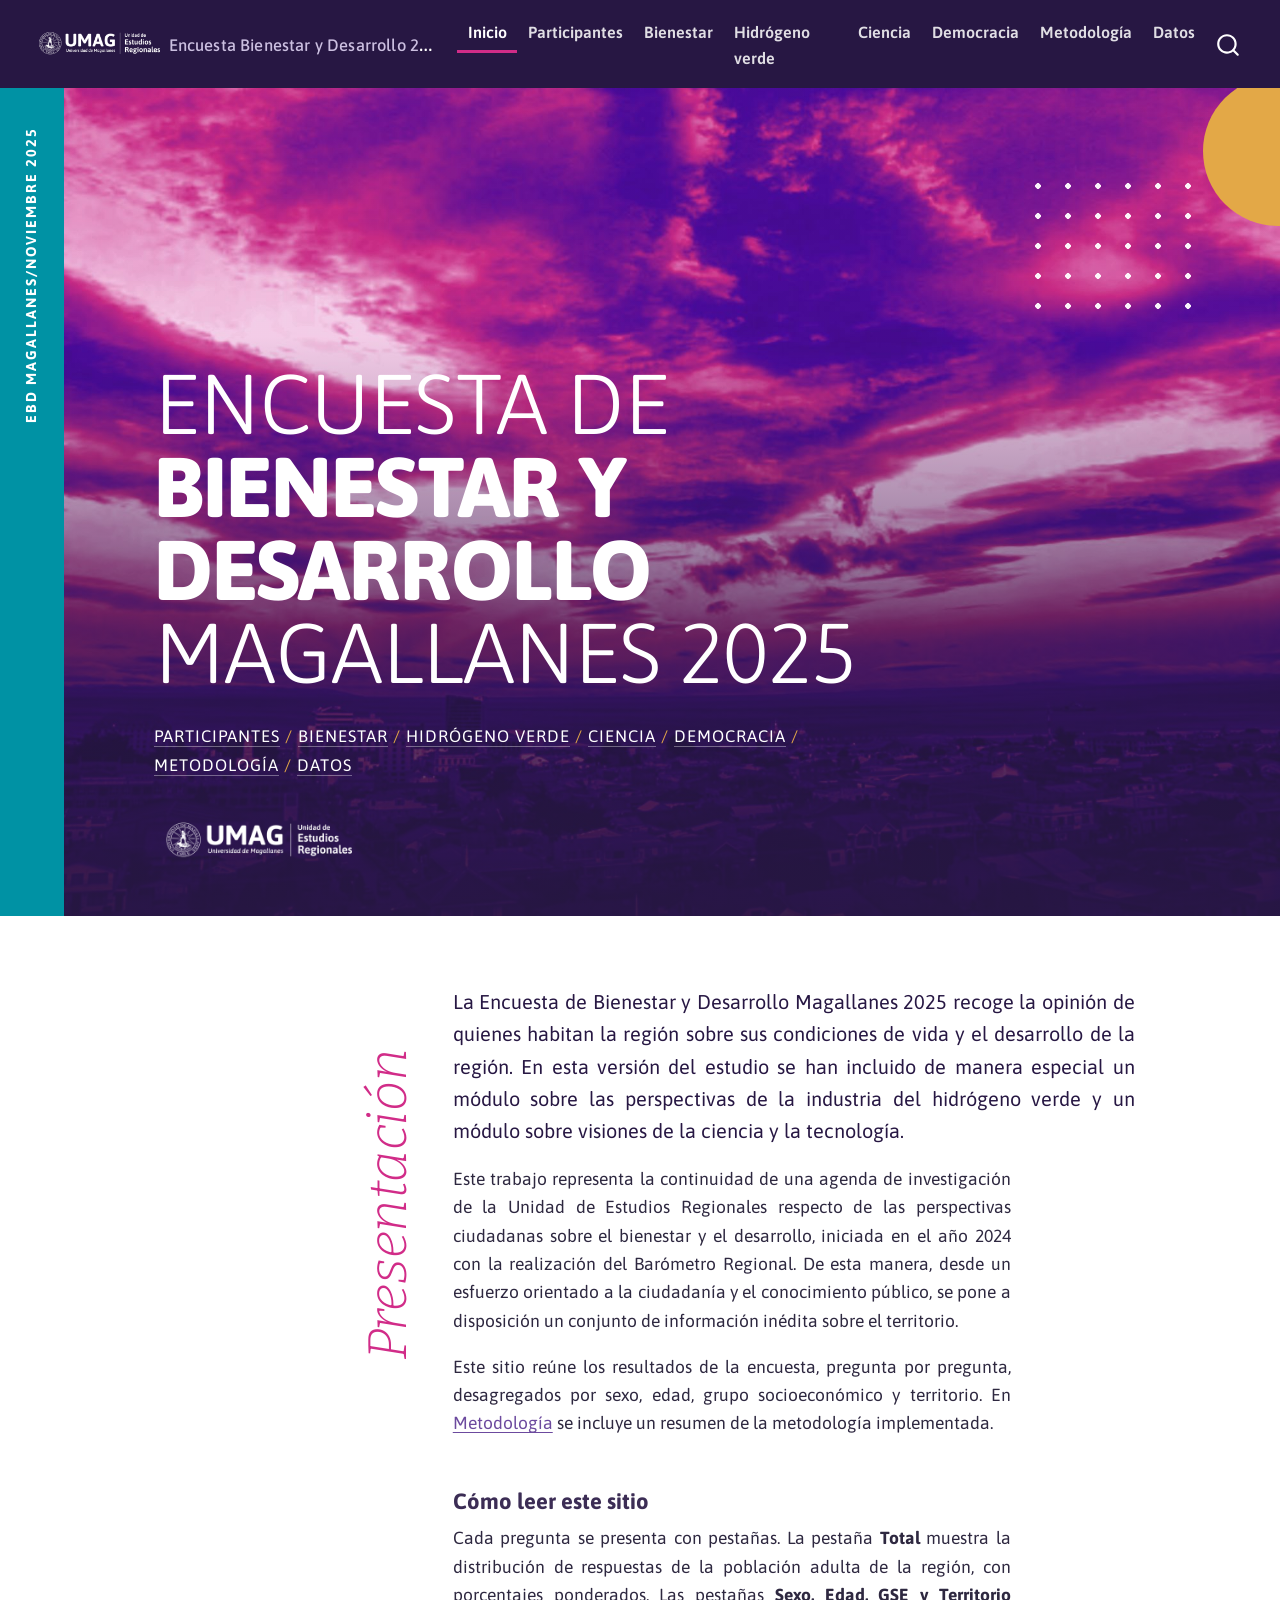
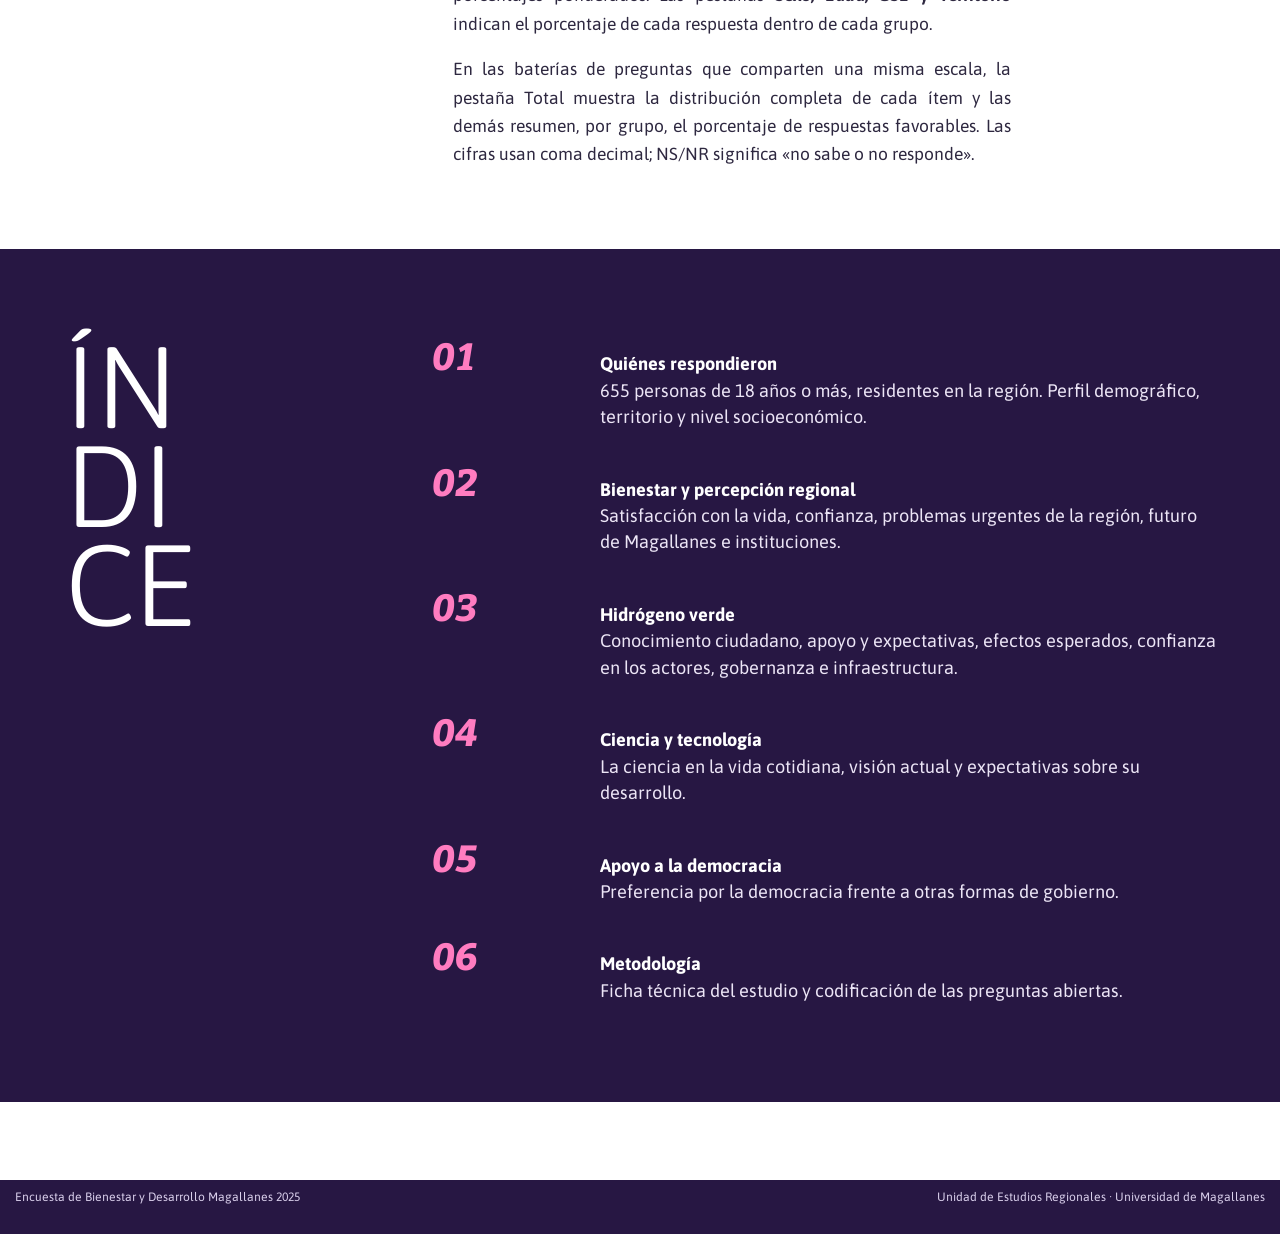
==== commit 845e19b0: "Built site for gh-pages" ====
--- a/index.html
+++ b/index.html
@@ -42,7 +42,7 @@
 <link href="site_libs/quarto-html/quarto-syntax-highlighting-dc55a5b9e770e841cd82e46aadbfb9b0.css" rel="stylesheet" id="quarto-text-highlighting-styles">
 <script src="site_libs/bootstrap/bootstrap.min.js"></script>
 <link href="site_libs/bootstrap/bootstrap-icons.css" rel="stylesheet">
-<link href="site_libs/bootstrap/bootstrap-17bcfb6cf7df951bc6fe55cc1f68ab30.min.css" rel="stylesheet" append-hash="true" id="quarto-bootstrap" data-mode="light">
+<link href="site_libs/bootstrap/bootstrap-8ba363c06fc7f84dee9ae0ff17eda45b.min.css" rel="stylesheet" append-hash="true" id="quarto-bootstrap" data-mode="light">
 <script id="quarto-search-options" type="application/json">{
   "location": "navbar",
   "copy-button": false,
@@ -204,7 +204,6 @@
 </nav>
 <div class="portada-pie">
 <img src="img/logo_uer_blanco.png" alt="Unidad de Estudios Regionales, Universidad de Magallanes">
-<p>655 personas entrevistadas en seis comunas · error muestral ±3,8 puntos · terreno: noviembre de 2025</p>
 </div>
 </div>
 </section>
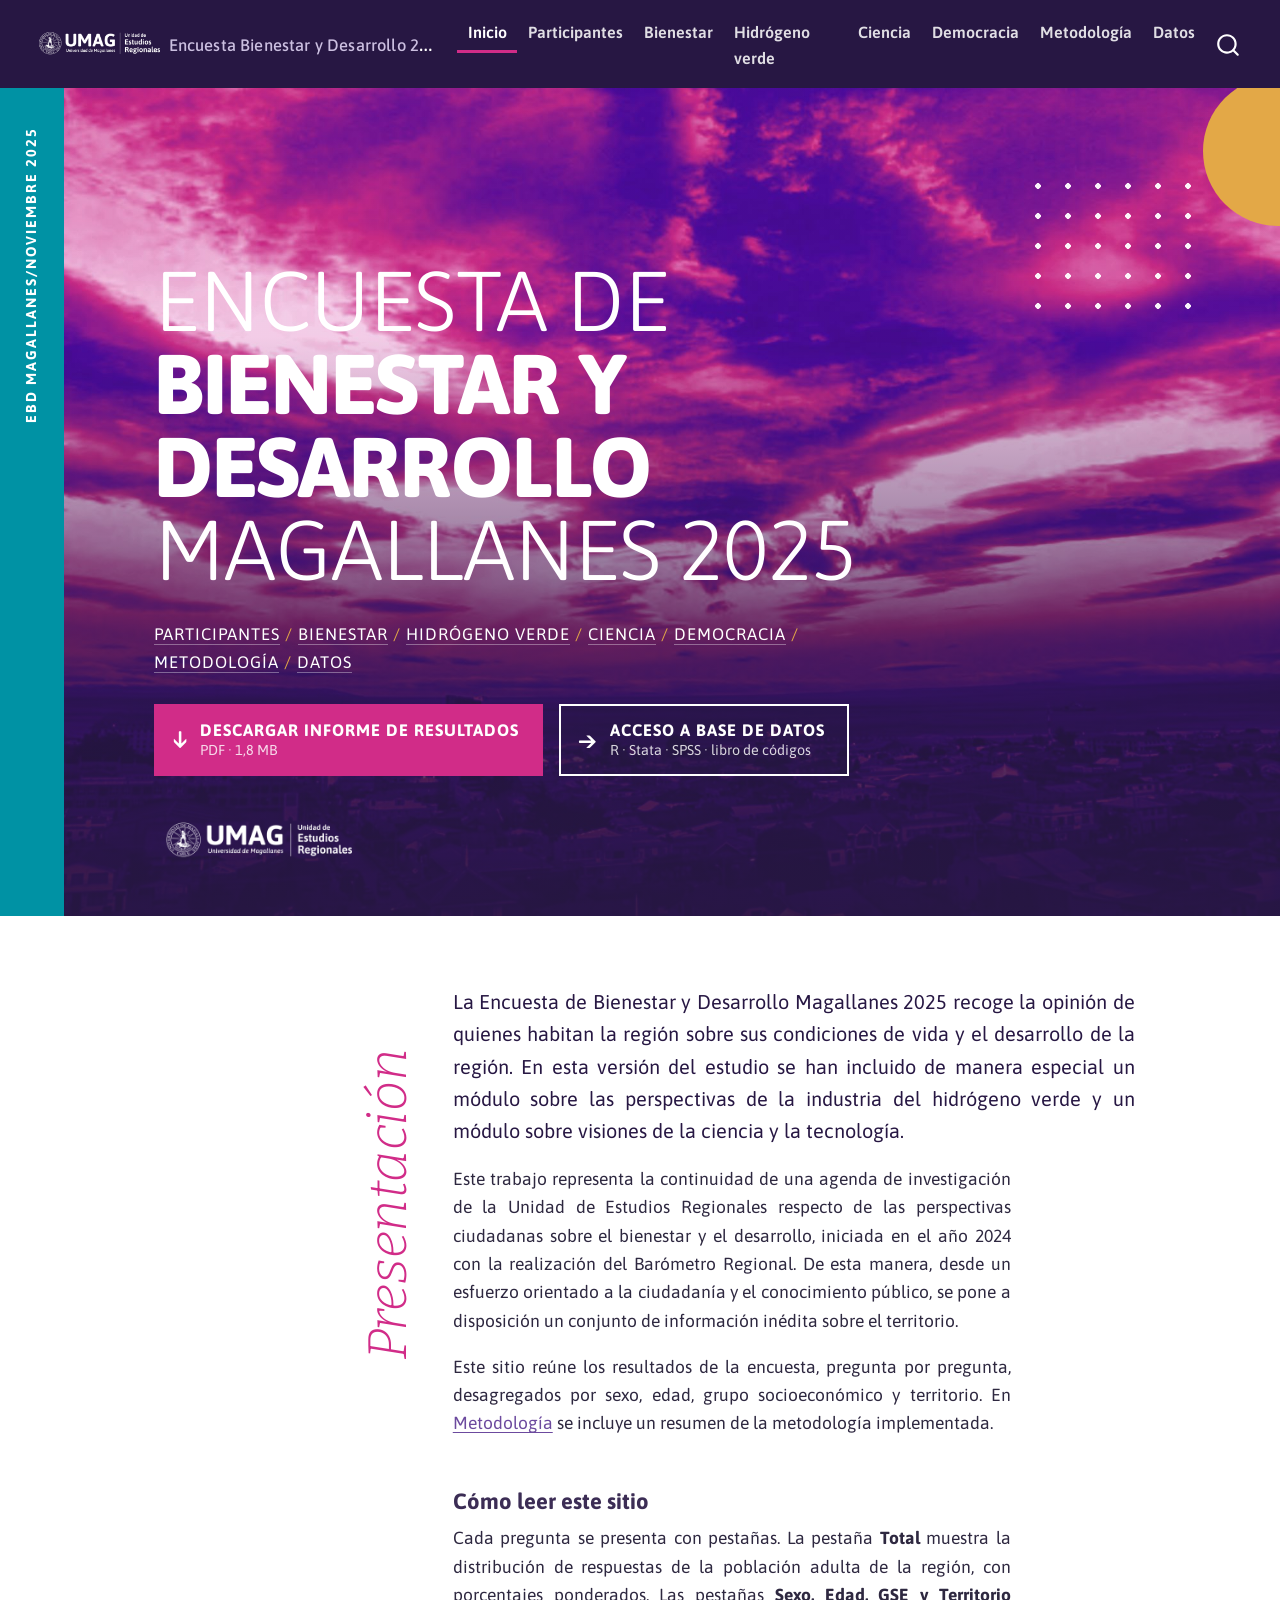
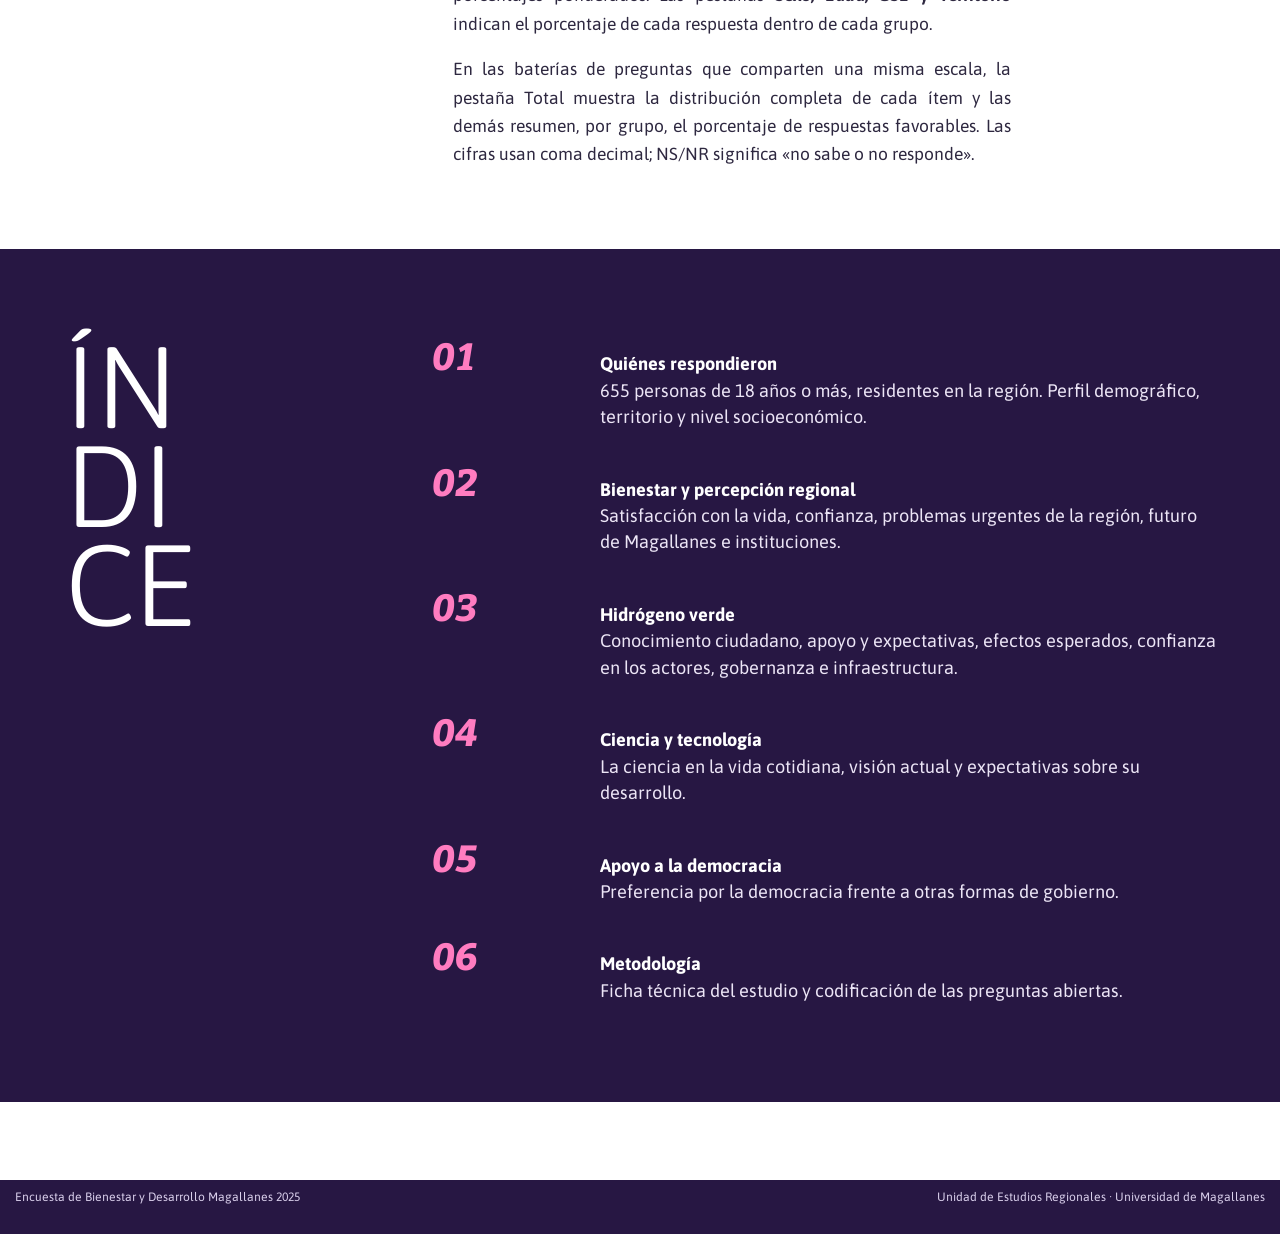
==== commit 21fd55c6: "Built site for gh-pages" ====
--- a/index.html
+++ b/index.html
@@ -42,7 +42,7 @@
 <link href="site_libs/quarto-html/quarto-syntax-highlighting-dc55a5b9e770e841cd82e46aadbfb9b0.css" rel="stylesheet" id="quarto-text-highlighting-styles">
 <script src="site_libs/bootstrap/bootstrap.min.js"></script>
 <link href="site_libs/bootstrap/bootstrap-icons.css" rel="stylesheet">
-<link href="site_libs/bootstrap/bootstrap-8ba363c06fc7f84dee9ae0ff17eda45b.min.css" rel="stylesheet" append-hash="true" id="quarto-bootstrap" data-mode="light">
+<link href="site_libs/bootstrap/bootstrap-7b1018567834c328b6bf05d1688d3d1e.min.css" rel="stylesheet" append-hash="true" id="quarto-bootstrap" data-mode="light">
 <script id="quarto-search-options" type="application/json">{
   "location": "navbar",
   "copy-button": false,
@@ -202,6 +202,16 @@
 <span class="sep" aria-hidden="true"> / </span>
 <a href="datos.html">Datos</a>
 </nav>
+<div class="portada-acciones">
+<a class="portada-accion principal" href="descargas/EBD_Magallanes_2025_informe_resultados.pdf" download="">
+<span class="accion-titulo">Descargar informe de resultados</span>
+<span class="accion-detalle">PDF · 1,8 MB</span>
+</a>
+<a class="portada-accion" href="datos.html">
+<span class="accion-titulo">Acceso a base de datos</span>
+<span class="accion-detalle">R · Stata · SPSS · libro de códigos</span>
+</a>
+</div>
 <div class="portada-pie">
 <img src="img/logo_uer_blanco.png" alt="Unidad de Estudios Regionales, Universidad de Magallanes">
 </div>
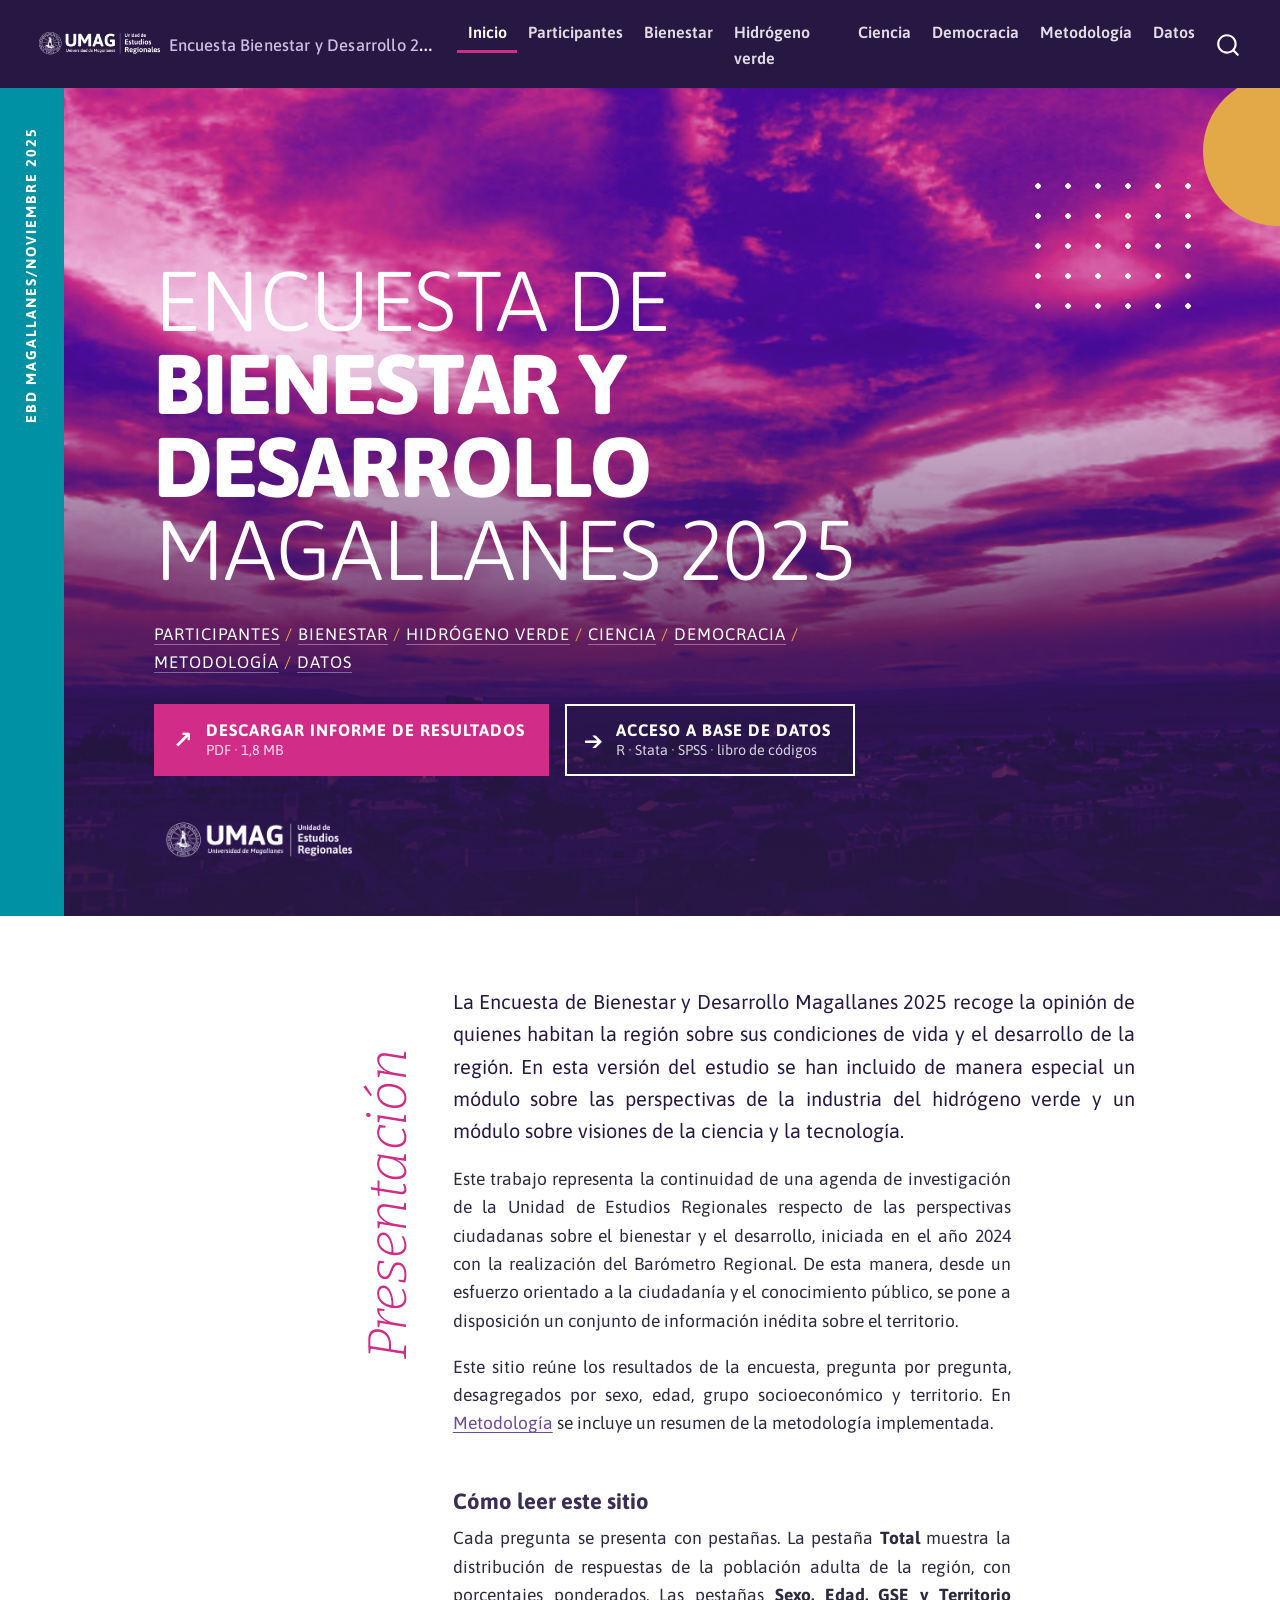
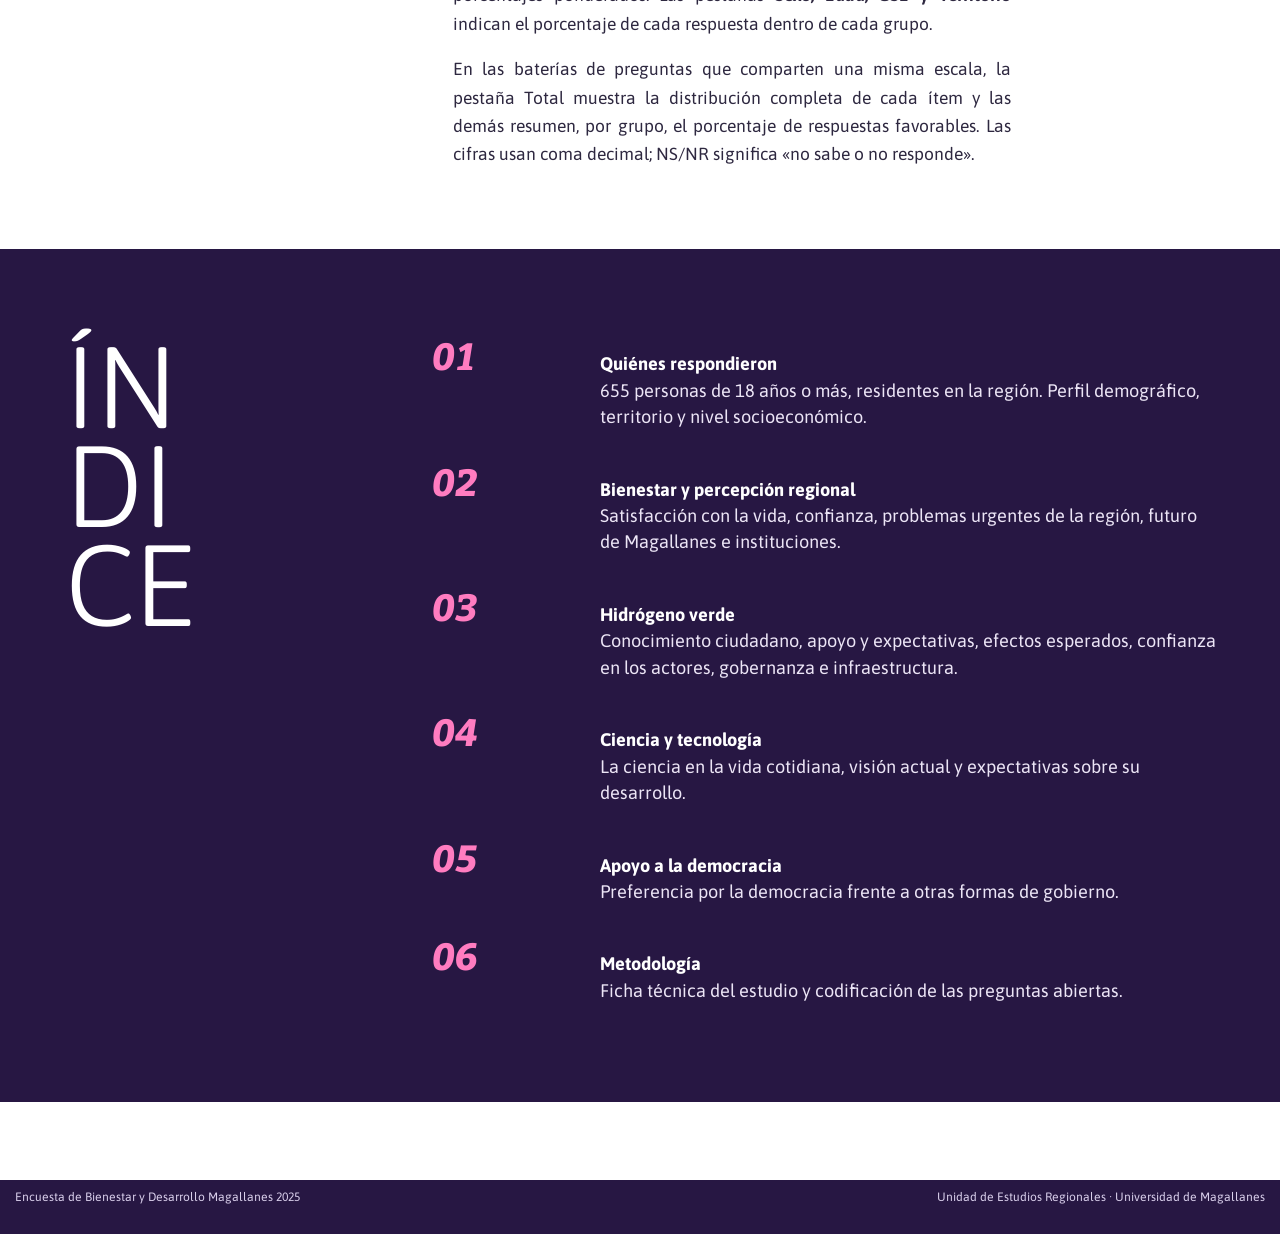
==== commit 2b41c279: "Built site for gh-pages" ====
--- a/index.html
+++ b/index.html
@@ -42,7 +42,7 @@
 <link href="site_libs/quarto-html/quarto-syntax-highlighting-dc55a5b9e770e841cd82e46aadbfb9b0.css" rel="stylesheet" id="quarto-text-highlighting-styles">
 <script src="site_libs/bootstrap/bootstrap.min.js"></script>
 <link href="site_libs/bootstrap/bootstrap-icons.css" rel="stylesheet">
-<link href="site_libs/bootstrap/bootstrap-7b1018567834c328b6bf05d1688d3d1e.min.css" rel="stylesheet" append-hash="true" id="quarto-bootstrap" data-mode="light">
+<link href="site_libs/bootstrap/bootstrap-20899e40a0ae990db991e4d11bfbb261.min.css" rel="stylesheet" append-hash="true" id="quarto-bootstrap" data-mode="light">
 <script id="quarto-search-options" type="application/json">{
   "location": "navbar",
   "copy-button": false,
@@ -203,7 +203,7 @@
 <a href="datos.html">Datos</a>
 </nav>
 <div class="portada-acciones">
-<a class="portada-accion principal" href="descargas/EBD_Magallanes_2025_informe_resultados.pdf" download="">
+<a class="portada-accion principal" href="descargas/EBD_Magallanes_2025_informe_resultados.pdf" target="_blank" rel="noopener" aria-label="Descargar informe de resultados (PDF, se abre en una pestaña nueva)">
 <span class="accion-titulo">Descargar informe de resultados</span>
 <span class="accion-detalle">PDF · 1,8 MB</span>
 </a>
